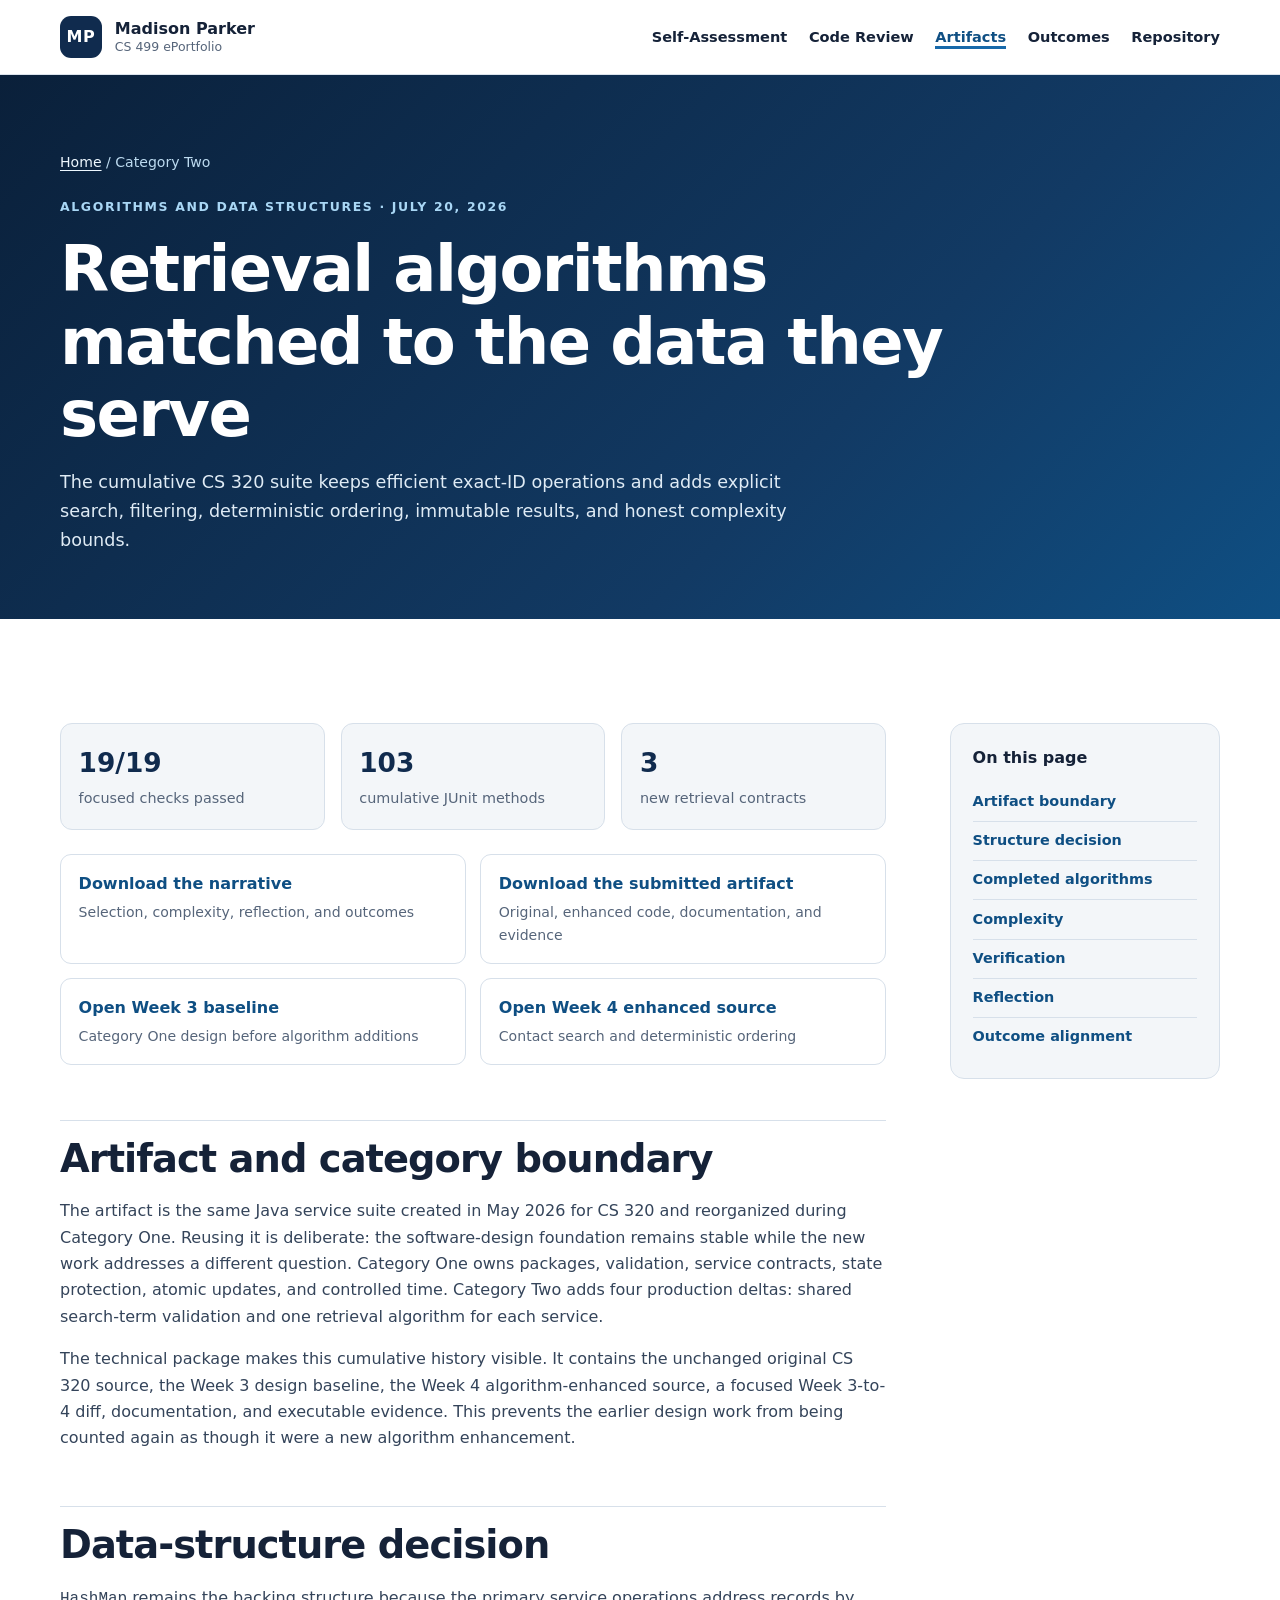
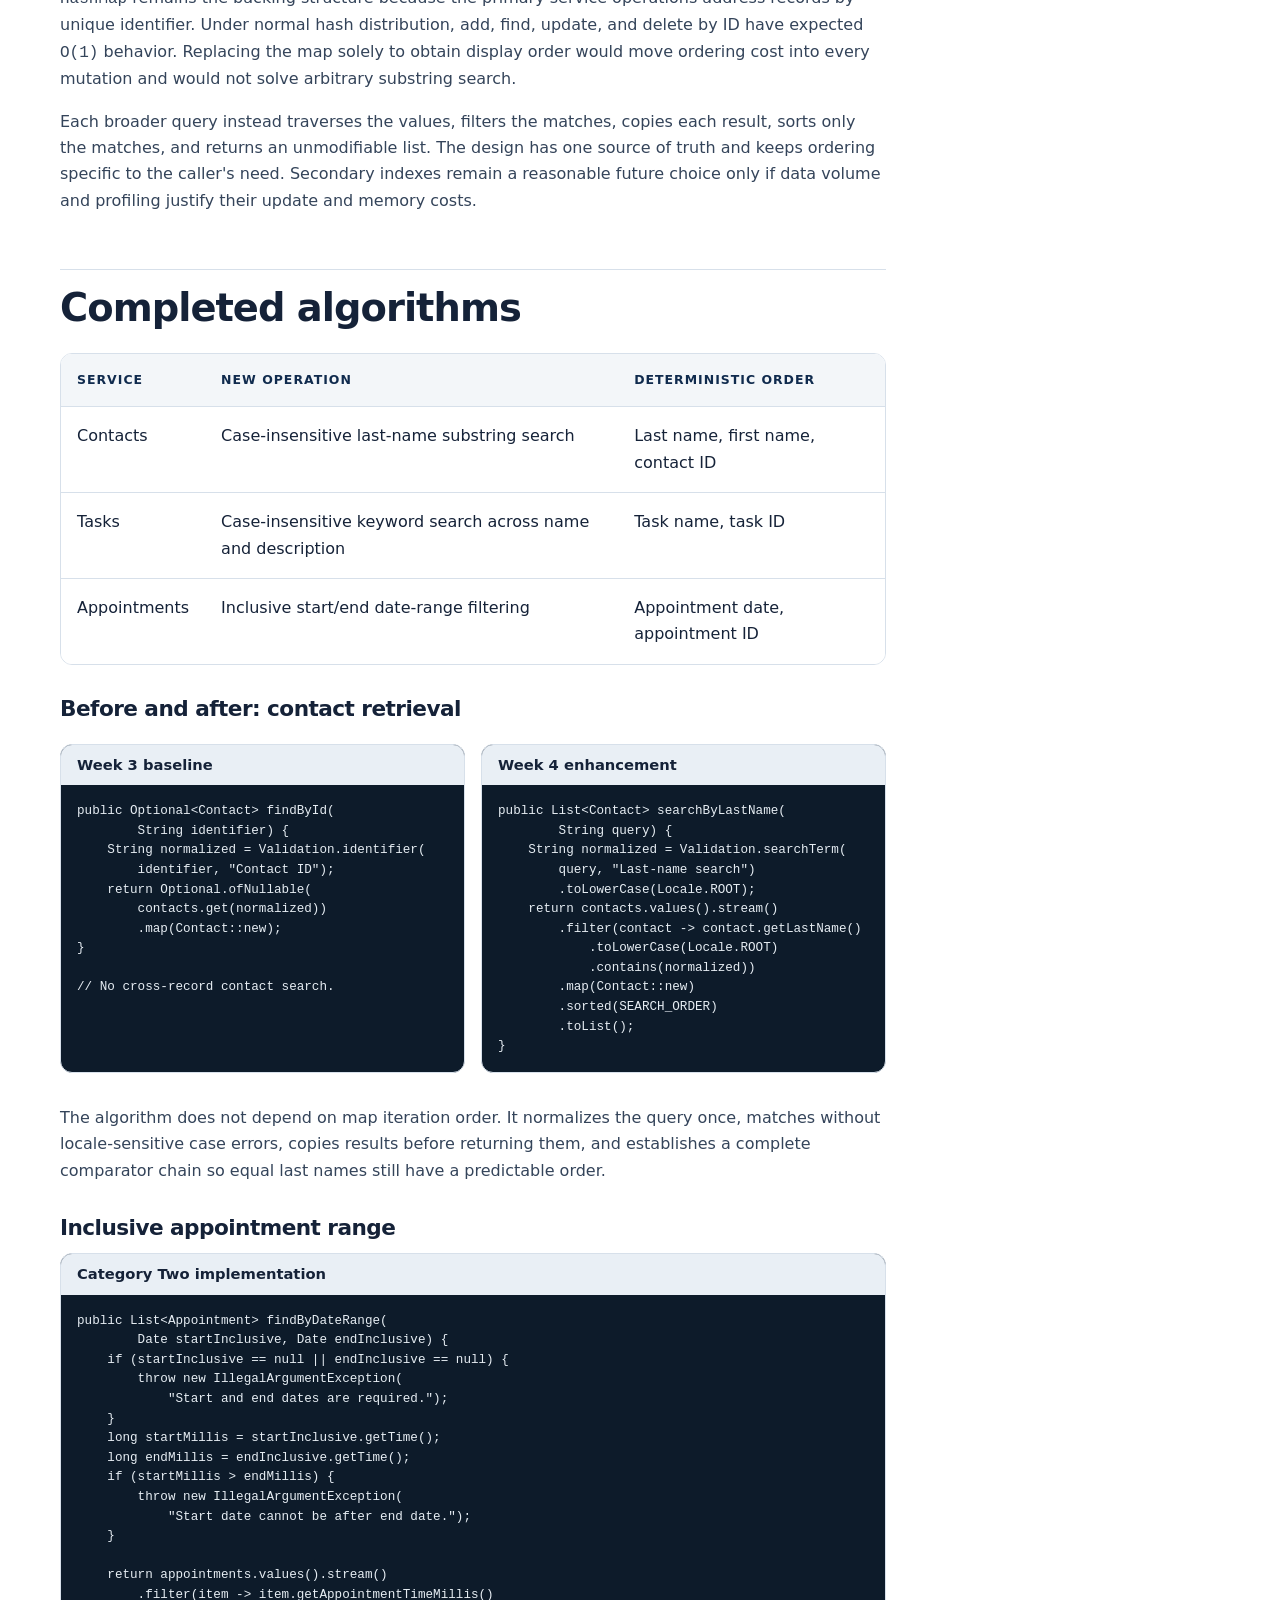
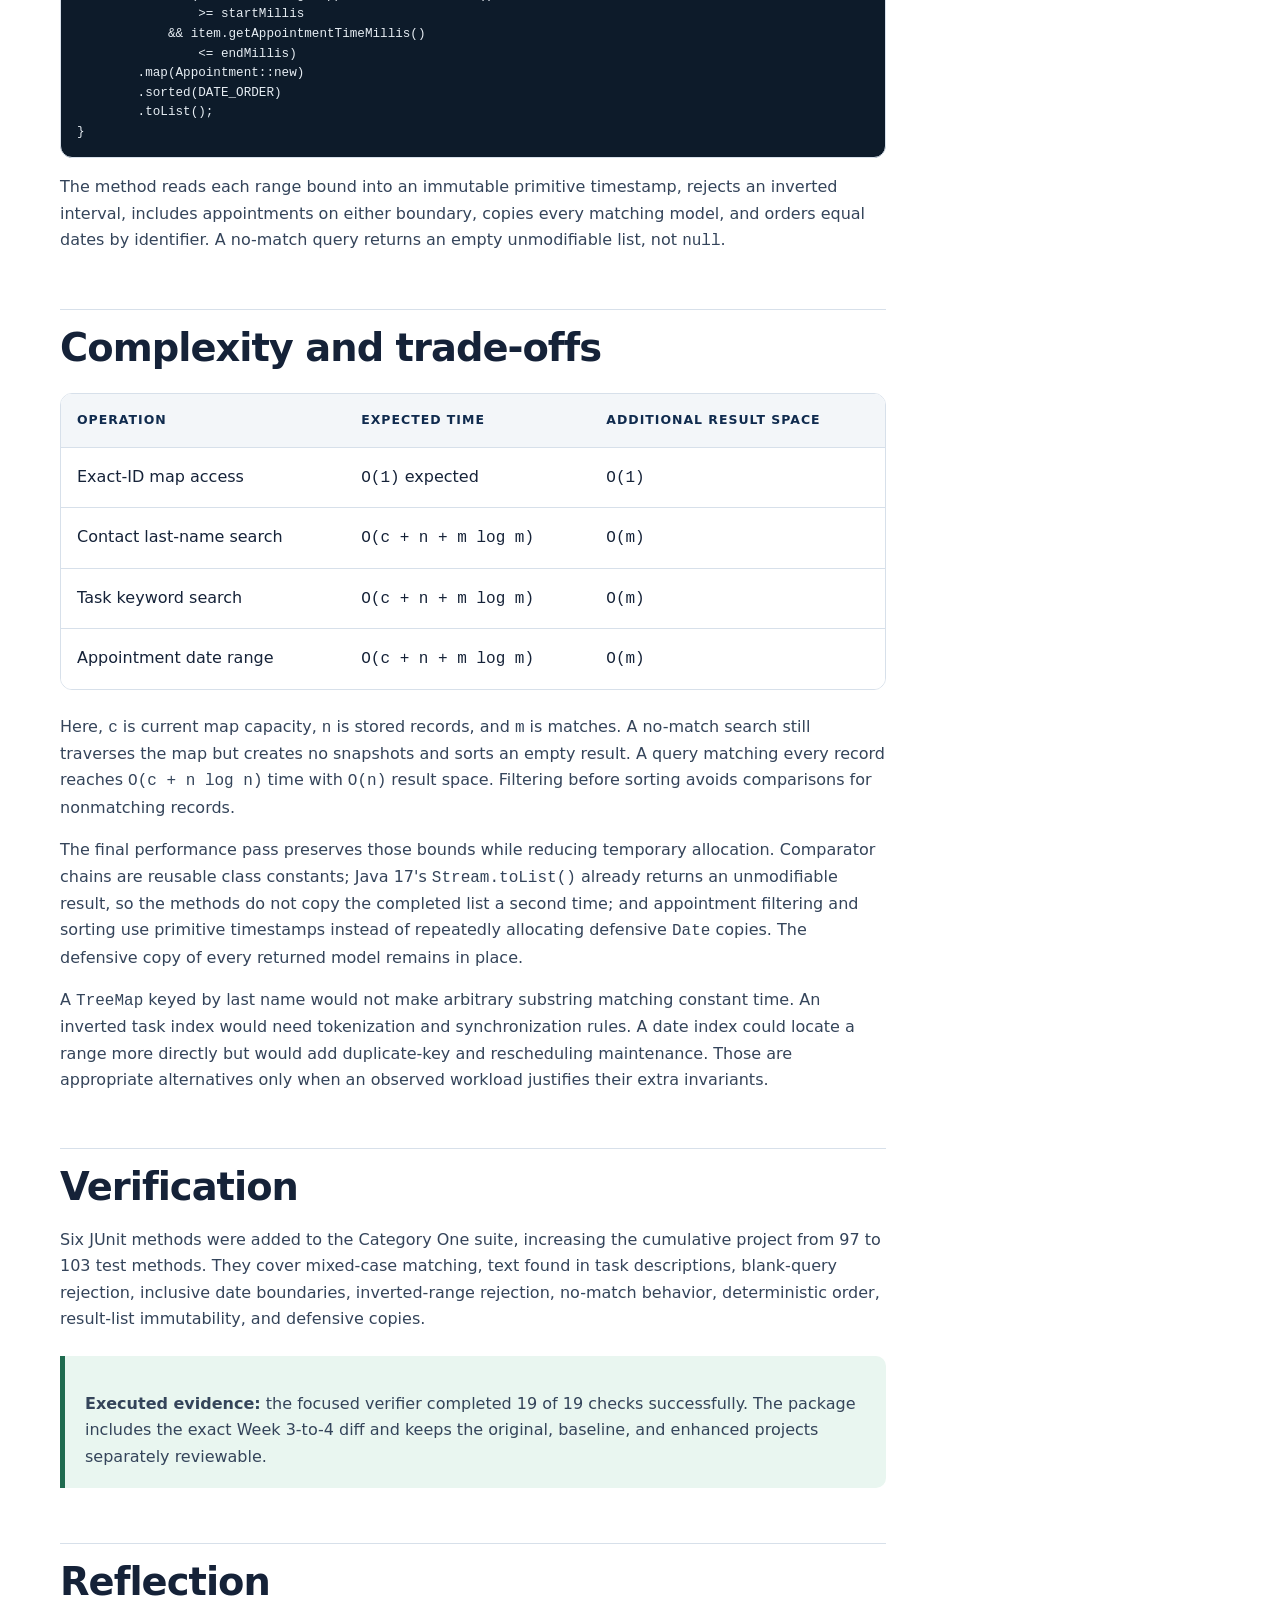
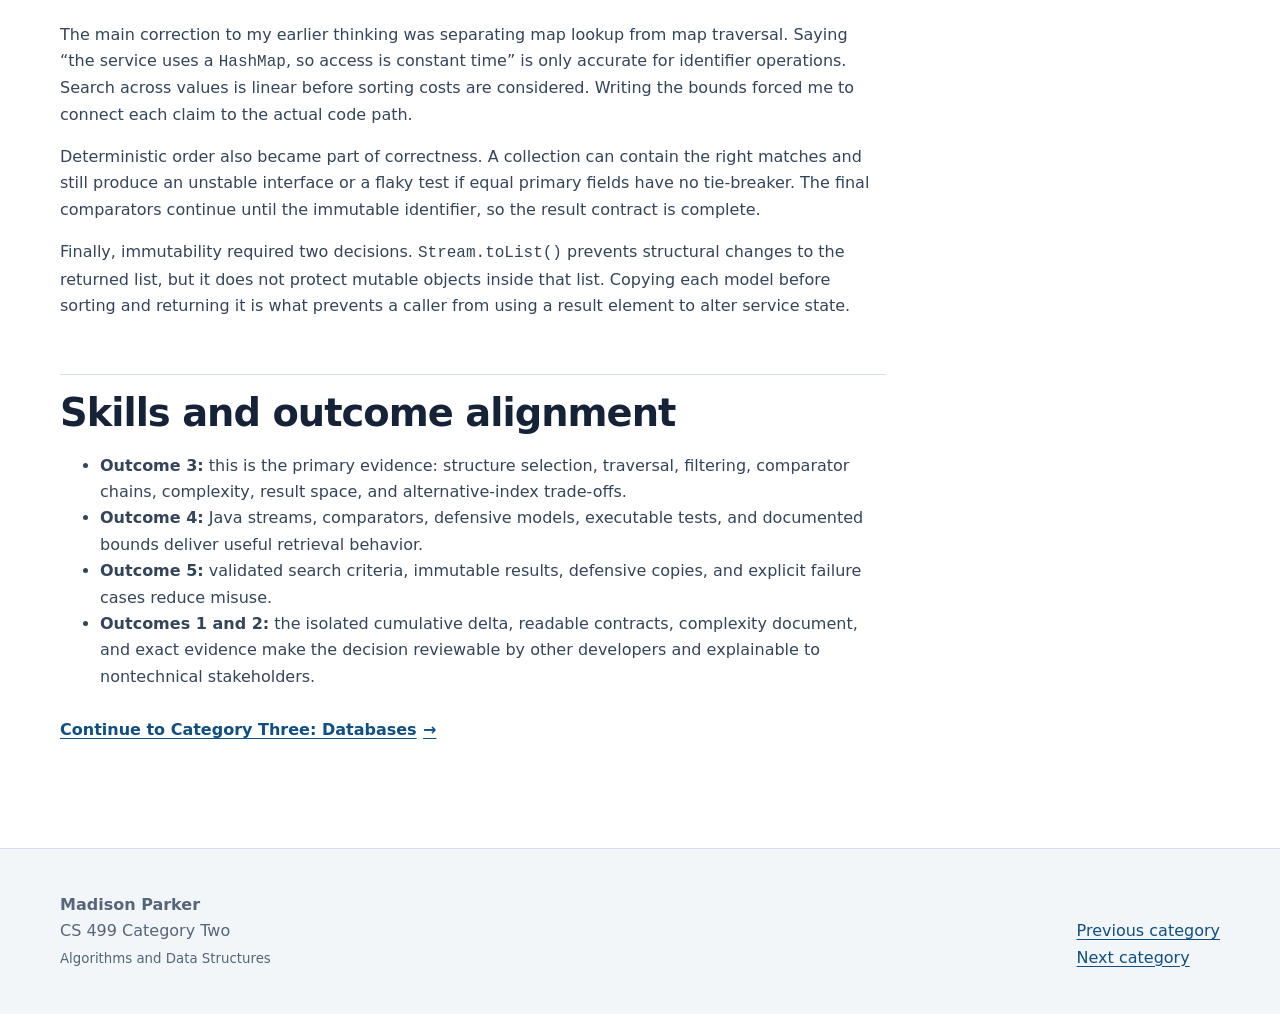
==== algorithms.html @ c6e39b35 "Publish final CS 499 ePortfolio Add the professional self-assessment and code-review materials, poli" ====
<!doctype html>
<html lang="en">
<head>
  <meta charset="utf-8">
  <meta name="viewport" content="width=device-width, initial-scale=1">
  <meta name="description" content="Madison Parker's CS 499 algorithms and data structures enhancement of the CS 320 Contact, Task, and Appointment Service Suite.">
  <title>Algorithms and Data Structures | Madison Parker CS 499 ePortfolio</title>
  <link rel="stylesheet" href="assets/styles.css">
</head>
<body>
  <a class="skip-link" href="#main">Skip to main content</a>
  <header class="site-header"><div class="shell header-inner"><a class="brand" href="index.html" aria-label="Madison Parker CS 499 ePortfolio home"><span class="brand-mark" aria-hidden="true">MP</span><span><strong>Madison Parker</strong><small>CS 499 ePortfolio</small></span></a><nav aria-label="Primary navigation"><a href="self-assessment.html">Self-Assessment</a><a href="code-review.html">Code Review</a><a aria-current="page" href="index.html#artifacts">Artifacts</a><a href="outcomes.html">Outcomes</a><a href="https://github.com/Cuthluwu/CS499-ePortfolio">Repository</a></nav></div></header>
  <main id="main">
    <section class="page-hero"><div class="shell"><p class="breadcrumbs"><a href="index.html">Home</a> / Category Two</p><p class="eyebrow">Algorithms and Data Structures · July 20, 2026</p><h1>Retrieval algorithms matched to the data they serve</h1><p>The cumulative CS 320 suite keeps efficient exact-ID operations and adds explicit search, filtering, deterministic ordering, immutable results, and honest complexity bounds.</p></div></section>
    <section class="section">
      <div class="shell content-layout">
        <article class="content-main">
          <div class="metric-grid" aria-label="Algorithms verification summary"><div class="metric"><strong>19/19</strong><span>focused checks passed</span></div><div class="metric"><strong>103</strong><span>cumulative JUnit methods</span></div><div class="metric"><strong>3</strong><span>new retrieval contracts</span></div></div>
          <div class="artifact-links">
            <a class="artifact-link" href="Week-4_Algorithms-and-Data-Structures/Madison_Parker_CS499_Milestone3_Algorithms_Narrative.docx"><strong>Download the narrative</strong><span>Selection, complexity, reflection, and outcomes</span></a>
            <a class="artifact-link" href="Week-4_Algorithms-and-Data-Structures/Madison_Parker_CS499_Milestone3_Algorithms_Artifact.zip"><strong>Download the submitted artifact</strong><span>Original, enhanced code, documentation, and evidence</span></a>
            <a class="artifact-link" href="Week-4_Algorithms-and-Data-Structures/Artifact_Contents/02_WEEK3_DESIGN_BASELINE/src/main/java/edu/snhu/cs499/service/ContactService.java"><strong>Open Week 3 baseline</strong><span>Category One design before algorithm additions</span></a>
            <a class="artifact-link" href="Week-4_Algorithms-and-Data-Structures/Artifact_Contents/03_WEEK4_ALGORITHMS_ENHANCED/src/main/java/edu/snhu/cs499/service/ContactService.java"><strong>Open Week 4 enhanced source</strong><span>Contact search and deterministic ordering</span></a>
          </div>

          <h2 id="artifact">Artifact and category boundary</h2>
          <p>The artifact is the same Java service suite created in May 2026 for CS 320 and reorganized during Category One. Reusing it is deliberate: the software-design foundation remains stable while the new work addresses a different question. Category One owns packages, validation, service contracts, state protection, atomic updates, and controlled time. Category Two adds four production deltas: shared search-term validation and one retrieval algorithm for each service.</p>
          <p>The technical package makes this cumulative history visible. It contains the unchanged original CS 320 source, the Week 3 design baseline, the Week 4 algorithm-enhanced source, a focused Week 3-to-4 diff, documentation, and executable evidence. This prevents the earlier design work from being counted again as though it were a new algorithm enhancement.</p>

          <h2 id="decision">Data-structure decision</h2>
          <p><code>HashMap</code> remains the backing structure because the primary service operations address records by unique identifier. Under normal hash distribution, add, find, update, and delete by ID have expected <code>O(1)</code> behavior. Replacing the map solely to obtain display order would move ordering cost into every mutation and would not solve arbitrary substring search.</p>
          <p>Each broader query instead traverses the values, filters the matches, copies each result, sorts only the matches, and returns an unmodifiable list. The design has one source of truth and keeps ordering specific to the caller's need. Secondary indexes remain a reasonable future choice only if data volume and profiling justify their update and memory costs.</p>

          <h2 id="algorithms">Completed algorithms</h2>
          <div class="chapter-table"><table><thead><tr><th>Service</th><th>New operation</th><th>Deterministic order</th></tr></thead><tbody>
            <tr><td>Contacts</td><td>Case-insensitive last-name substring search</td><td>Last name, first name, contact ID</td></tr>
            <tr><td>Tasks</td><td>Case-insensitive keyword search across name and description</td><td>Task name, task ID</td></tr>
            <tr><td>Appointments</td><td>Inclusive start/end date-range filtering</td><td>Appointment date, appointment ID</td></tr>
          </tbody></table></div>

          <h3>Before and after: contact retrieval</h3>
          <div class="comparison">
            <section class="code-panel"><h3>Week 3 baseline</h3><pre><code>public Optional&lt;Contact&gt; findById(
        String identifier) {
    String normalized = Validation.identifier(
        identifier, "Contact ID");
    return Optional.ofNullable(
        contacts.get(normalized))
        .map(Contact::new);
}

// No cross-record contact search.</code></pre></section>
            <section class="code-panel"><h3>Week 4 enhancement</h3><pre><code>public List&lt;Contact&gt; searchByLastName(
        String query) {
    String normalized = Validation.searchTerm(
        query, "Last-name search")
        .toLowerCase(Locale.ROOT);
    return contacts.values().stream()
        .filter(contact -&gt; contact.getLastName()
            .toLowerCase(Locale.ROOT)
            .contains(normalized))
        .map(Contact::new)
        .sorted(SEARCH_ORDER)
        .toList();
}</code></pre></section>
          </div>
          <p>The algorithm does not depend on map iteration order. It normalizes the query once, matches without locale-sensitive case errors, copies results before returning them, and establishes a complete comparator chain so equal last names still have a predictable order.</p>

          <h3>Inclusive appointment range</h3>
          <div class="code-panel"><h3>Category Two implementation</h3><pre><code>public List&lt;Appointment&gt; findByDateRange(
        Date startInclusive, Date endInclusive) {
    if (startInclusive == null || endInclusive == null) {
        throw new IllegalArgumentException(
            "Start and end dates are required.");
    }
    long startMillis = startInclusive.getTime();
    long endMillis = endInclusive.getTime();
    if (startMillis &gt; endMillis) {
        throw new IllegalArgumentException(
            "Start date cannot be after end date.");
    }

    return appointments.values().stream()
        .filter(item -&gt; item.getAppointmentTimeMillis()
                &gt;= startMillis
            &amp;&amp; item.getAppointmentTimeMillis()
                &lt;= endMillis)
        .map(Appointment::new)
        .sorted(DATE_ORDER)
        .toList();
}</code></pre></div>
          <p>The method reads each range bound into an immutable primitive timestamp, rejects an inverted interval, includes appointments on either boundary, copies every matching model, and orders equal dates by identifier. A no-match query returns an empty unmodifiable list, not <code>null</code>.</p>

          <h2 id="complexity">Complexity and trade-offs</h2>
          <div class="chapter-table"><table><thead><tr><th>Operation</th><th>Expected time</th><th>Additional result space</th></tr></thead><tbody>
            <tr><td>Exact-ID map access</td><td><code>O(1)</code> expected</td><td><code>O(1)</code></td></tr>
            <tr><td>Contact last-name search</td><td><code>O(c + n + m log m)</code></td><td><code>O(m)</code></td></tr>
            <tr><td>Task keyword search</td><td><code>O(c + n + m log m)</code></td><td><code>O(m)</code></td></tr>
            <tr><td>Appointment date range</td><td><code>O(c + n + m log m)</code></td><td><code>O(m)</code></td></tr>
          </tbody></table></div>
          <p>Here, <code>c</code> is current map capacity, <code>n</code> is stored records, and <code>m</code> is matches. A no-match search still traverses the map but creates no snapshots and sorts an empty result. A query matching every record reaches <code>O(c + n log n)</code> time with <code>O(n)</code> result space. Filtering before sorting avoids comparisons for nonmatching records.</p>
          <p>The final performance pass preserves those bounds while reducing temporary allocation. Comparator chains are reusable class constants; Java 17's <code>Stream.toList()</code> already returns an unmodifiable result, so the methods do not copy the completed list a second time; and appointment filtering and sorting use primitive timestamps instead of repeatedly allocating defensive <code>Date</code> copies. The defensive copy of every returned model remains in place.</p>
          <p>A <code>TreeMap</code> keyed by last name would not make arbitrary substring matching constant time. An inverted task index would need tokenization and synchronization rules. A date index could locate a range more directly but would add duplicate-key and rescheduling maintenance. Those are appropriate alternatives only when an observed workload justifies their extra invariants.</p>

          <h2 id="verification">Verification</h2>
          <p>Six JUnit methods were added to the Category One suite, increasing the cumulative project from 97 to 103 test methods. They cover mixed-case matching, text found in task descriptions, blank-query rejection, inclusive date boundaries, inverted-range rejection, no-match behavior, deterministic order, result-list immutability, and defensive copies.</p>
          <div class="status-note success"><p><strong>Executed evidence:</strong> the focused verifier completed 19 of 19 checks successfully. The package includes the exact Week 3-to-4 diff and keeps the original, baseline, and enhanced projects separately reviewable.</p></div>

          <h2 id="reflection">Reflection</h2>
          <p>The main correction to my earlier thinking was separating map lookup from map traversal. Saying “the service uses a <code>HashMap</code>, so access is constant time” is only accurate for identifier operations. Search across values is linear before sorting costs are considered. Writing the bounds forced me to connect each claim to the actual code path.</p>
          <p>Deterministic order also became part of correctness. A collection can contain the right matches and still produce an unstable interface or a flaky test if equal primary fields have no tie-breaker. The final comparators continue until the immutable identifier, so the result contract is complete.</p>
          <p>Finally, immutability required two decisions. <code>Stream.toList()</code> prevents structural changes to the returned list, but it does not protect mutable objects inside that list. Copying each model before sorting and returning it is what prevents a caller from using a result element to alter service state.</p>

          <h2 id="outcomes">Skills and outcome alignment</h2>
          <ul>
            <li><strong>Outcome 3:</strong> this is the primary evidence: structure selection, traversal, filtering, comparator chains, complexity, result space, and alternative-index trade-offs.</li>
            <li><strong>Outcome 4:</strong> Java streams, comparators, defensive models, executable tests, and documented bounds deliver useful retrieval behavior.</li>
            <li><strong>Outcome 5:</strong> validated search criteria, immutable results, defensive copies, and explicit failure cases reduce misuse.</li>
            <li><strong>Outcomes 1 and 2:</strong> the isolated cumulative delta, readable contracts, complexity document, and exact evidence make the decision reviewable by other developers and explainable to nontechnical stakeholders.</li>
          </ul>
          <a class="text-link" href="databases.html">Continue to Category Three: Databases <span aria-hidden="true">→</span></a>
        </article>
        <aside class="side-nav" aria-label="On this page"><strong>On this page</strong><a href="#artifact">Artifact boundary</a><a href="#decision">Structure decision</a><a href="#algorithms">Completed algorithms</a><a href="#complexity">Complexity</a><a href="#verification">Verification</a><a href="#reflection">Reflection</a><a href="#outcomes">Outcome alignment</a></aside>
      </div>
    </section>
  </main>
  <footer><div class="shell footer-inner"><p><strong>Madison Parker</strong><br>CS 499 Category Two<br><small>Algorithms and Data Structures</small></p><p><a href="software-design.html">Previous category</a><br><a href="databases.html">Next category</a></p></div></footer>
</body>
</html>
---- assets/styles.css ----
:root {
  --ink: #152238;
  --muted: #56657a;
  --navy: #102b4e;
  --blue: #1769aa;
  --blue-dark: #0f4f83;
  --line: #d7e0ea;
  --soft: #f3f6f9;
  --white: #ffffff;
  --shadow: 0 18px 42px rgba(16, 43, 78, 0.10);
  --radius: 18px;
  --success: #1f6b4f;
  --success-soft: #e9f6f0;
  --warning: #8a4b08;
  --warning-soft: #fff4df;
}

* { box-sizing: border-box; }

html { scroll-behavior: smooth; scroll-padding-top: 96px; }

body {
  margin: 0;
  color: var(--ink);
  background: var(--white);
  font-family: Inter, ui-sans-serif, system-ui, -apple-system, BlinkMacSystemFont, "Segoe UI", sans-serif;
  font-size: 16px;
  line-height: 1.65;
}

a { color: var(--blue-dark); text-underline-offset: 0.18em; }
a:hover { color: var(--blue); }
a:focus-visible, button:focus-visible {
  outline: 3px solid #005fcc;
  outline-offset: 3px;
  border-radius: 4px;
  box-shadow: 0 0 0 6px var(--white);
}

.skip-link {
  position: fixed;
  z-index: 100;
  top: 0.75rem;
  left: 0.75rem;
  padding: 0.65rem 0.9rem;
  color: var(--white);
  background: var(--navy);
  transform: translateY(-150%);
}
.skip-link:focus { transform: translateY(0); }

.shell { width: min(1160px, calc(100% - 2.5rem)); margin-inline: auto; }

.site-header {
  position: sticky;
  top: 0;
  z-index: 20;
  border-bottom: 1px solid rgba(215, 224, 234, 0.9);
  background: rgba(255, 255, 255, 0.95);
  backdrop-filter: blur(12px);
}

.header-inner { min-height: 74px; display: flex; align-items: center; justify-content: space-between; gap: 2rem; }
.brand { display: inline-flex; align-items: center; gap: 0.8rem; color: var(--ink); text-decoration: none; }
.brand-mark { display: grid; place-items: center; width: 42px; height: 42px; border-radius: 11px; color: var(--white); background: var(--navy); font-weight: 800; letter-spacing: 0.04em; }
.brand strong, .brand small { display: block; line-height: 1.25; }
.brand small { color: var(--muted); font-size: 0.78rem; }
nav { display: flex; align-items: center; gap: 1.35rem; }
nav a { color: var(--ink); font-weight: 650; font-size: 0.91rem; text-decoration: none; }
nav a[aria-current="page"] { color: var(--blue-dark); box-shadow: inset 0 -3px 0 var(--blue); }

.hero {
  padding: 7.5rem 0 6.5rem;
  color: var(--white);
  background:
    radial-gradient(circle at 82% 18%, rgba(70, 155, 215, 0.34), transparent 27rem),
    linear-gradient(135deg, #0a203a 0%, #123a64 58%, #0f4f83 100%);
}
.hero-grid { display: grid; grid-template-columns: minmax(0, 1.55fr) minmax(290px, 0.65fr); align-items: center; gap: 5rem; }
.eyebrow { margin: 0 0 1rem; color: var(--blue); font-size: 0.78rem; font-weight: 800; letter-spacing: 0.13em; text-transform: uppercase; }
.hero .eyebrow { color: #a9d7f5; }
h1, h2, h3 { margin-top: 0; line-height: 1.13; letter-spacing: -0.025em; }
h1 { max-width: 820px; margin-bottom: 1.5rem; font-size: clamp(2.7rem, 6vw, 5rem); }
h2 { margin-bottom: 1.15rem; font-size: clamp(2rem, 4vw, 3.15rem); }
h3 { margin-bottom: 0.8rem; font-size: 1.35rem; }
.hero-copy { max-width: 760px; margin: 0; color: #dfebf5; font-size: 1.14rem; }
.actions { display: flex; flex-wrap: wrap; gap: 0.9rem; margin-top: 2.25rem; }
.button { display: inline-flex; align-items: center; justify-content: center; min-height: 48px; padding: 0.65rem 1.1rem; border: 1px solid transparent; border-radius: 10px; font-weight: 750; text-decoration: none; }
.button.primary { color: var(--navy); background: var(--white); }
.button.secondary { color: var(--white); border-color: rgba(255,255,255,0.45); background: rgba(255,255,255,0.08); }
.button:hover { transform: translateY(-1px); }

.summary-panel { padding: 1.6rem; border: 1px solid rgba(255,255,255,0.24); border-radius: var(--radius); background: rgba(255,255,255,0.09); box-shadow: var(--shadow); }
.panel-label { margin: 0 0 1rem; color: #cbe8fb; font-size: 0.76rem; font-weight: 800; letter-spacing: 0.12em; text-transform: uppercase; }
.summary-panel dl { display: grid; grid-template-columns: 1fr 1fr; margin: 0; }
.summary-panel dl div { padding: 1rem 0.75rem; border-top: 1px solid rgba(255,255,255,0.16); }
.summary-panel dt { font-size: 2rem; font-weight: 850; line-height: 1; }
.summary-panel dd { margin: 0.4rem 0 0; color: #dce9f4; font-size: 0.84rem; line-height: 1.35; }

.section { padding: 6.5rem 0; }
.section-tint { background: var(--soft); }
.section-intro { max-width: 820px; margin: -0.25rem 0 2rem; color: var(--muted); font-size: 1.04rem; }
.split { display: grid; grid-template-columns: minmax(260px, 0.8fr) minmax(0, 1.2fr); gap: 6rem; }
.prose { max-width: 740px; color: var(--muted); font-size: 1.05rem; }
.prose p:first-child { margin-top: 0; }
.text-link { display: inline-flex; align-items: center; gap: 0.4rem; margin-top: 0.7rem; font-weight: 750; }

.assessment-first { border-bottom: 1px solid var(--line); }
.feature-layout { display: grid; grid-template-columns: minmax(0, 1.25fr) minmax(300px, 0.75fr); gap: 5rem; align-items: start; }
.lede { max-width: 820px; color: var(--ink); font-size: 1.25rem; line-height: 1.65; }
.dark-actions { margin-top: 1.8rem; }
.button.dark { color: var(--white); background: var(--navy); }
.button.outline { color: var(--navy); border-color: #9db6ca; background: var(--white); }
.principles { padding: 1.75rem; border: 1px solid var(--line); border-radius: var(--radius); background: var(--soft); }
.principles h3 { margin-bottom: 1.2rem; }
.principles dl { margin: 0; }
.principles dl div { padding: 1rem 0; border-top: 1px solid var(--line); }
.principles dt { font-weight: 800; }
.principles dd { margin: 0.25rem 0 0; color: var(--muted); }

.review-path-section { border-bottom: 1px solid var(--line); background: #f8fafc; }
.review-path { display: grid; grid-template-columns: repeat(4, minmax(0, 1fr)); gap: 1rem; margin: 2.5rem 0 0; padding: 0; list-style: none; counter-reset: none; }
.review-path li { min-width: 0; }
.review-path a { display: flex; height: 100%; flex-direction: column; padding: 1.4rem; border: 1px solid var(--line); border-radius: 14px; color: var(--ink); background: var(--white); text-decoration: none; box-shadow: 0 8px 22px rgba(16,43,78,0.045); }
.review-path a:hover { border-color: #9abbd3; transform: translateY(-2px); }
.review-path span { margin-bottom: 1rem; color: var(--blue); font-size: 0.78rem; font-weight: 850; letter-spacing: 0.1em; }
.review-path strong { margin-bottom: 0.45rem; font-size: 1.05rem; }
.review-path small { color: var(--muted); font-size: 0.88rem; line-height: 1.55; }

.timeline-section { border-top: 1px solid var(--line); }
.timeline-list { position: relative; display: grid; grid-template-columns: repeat(5, minmax(0, 1fr)); gap: 0; margin: 2.75rem 0 0; padding: 0; list-style: none; }
.timeline-list::before { content: ""; position: absolute; top: 2.1rem; left: 8%; right: 8%; height: 2px; background: linear-gradient(90deg, #bfd5e8, var(--blue), #bfd5e8); }
.timeline-list li { position: relative; min-width: 0; padding: 0 0.8rem; text-align: center; }
.timeline-list li::before { content: ""; position: relative; z-index: 1; display: block; width: 13px; height: 13px; margin: 1.75rem auto 1.15rem; border: 4px solid var(--white); border-radius: 999px; background: var(--blue); box-shadow: 0 0 0 2px #bfd5e8; }
.timeline-list time { color: var(--blue-dark); font-size: 0.78rem; font-weight: 850; letter-spacing: 0.08em; text-transform: uppercase; }
.timeline-list strong, .timeline-list span { display: block; }
.timeline-list strong { margin-bottom: 0.35rem; font-size: 1.06rem; }
.timeline-list span { color: var(--muted); font-size: 0.9rem; line-height: 1.5; }
.timeline-note { max-width: 850px; margin: 2.25rem auto 0; padding: 1rem 1.15rem; border-left: 4px solid var(--blue); color: var(--muted); background: var(--soft); }

.card-grid { display: grid; grid-template-columns: repeat(2, minmax(0, 1fr)); gap: 1.25rem; margin-top: 2.5rem; }
.card-grid.three { grid-template-columns: repeat(3, minmax(0, 1fr)); }
.card { padding: 2rem; border: 1px solid var(--line); border-radius: var(--radius); background: var(--white); box-shadow: 0 8px 26px rgba(16,43,78,0.055); }
.planning-card { border-color: #bfd5e8; background: linear-gradient(150deg, #ffffff 30%, #f4f9fd 100%); }
.card-number { margin: 0 0 0.8rem; color: var(--blue-dark); font-size: 0.76rem; font-weight: 850; letter-spacing: 0.1em; text-transform: uppercase; }
.card p:not(.card-number), .card li { color: var(--muted); }
.card ul { margin: 1.25rem 0 1.5rem; padding-left: 1.25rem; }
.card li + li { margin-top: 0.4rem; }
.card code { padding: 0.08rem 0.28rem; border-radius: 4px; color: #153a60; background: #e9f1f7; }
.card-links { display: flex; flex-wrap: wrap; gap: 0.75rem 1.1rem; padding-top: 1rem; border-top: 1px solid var(--line); }
.card-links a { font-weight: 750; }
.category-card { display: flex; flex-direction: column; }
.category-card ul { flex: 1; }
.card-action { display: inline-flex; justify-content: space-between; gap: 1rem; padding-top: 1rem; border-top: 1px solid var(--line); font-weight: 800; text-decoration: none; }

.section-heading { display: flex; align-items: end; justify-content: space-between; gap: 2rem; }
.outcome-list { margin: 2.5rem 0 0; padding: 0; list-style: none; border-top: 1px solid var(--line); }
.outcome-list li { display: grid; grid-template-columns: 74px minmax(0, 1fr); gap: 1.25rem; padding: 1.55rem 0; border-bottom: 1px solid var(--line); }
.outcome-list > li > span { color: var(--blue); font-size: 1.15rem; font-weight: 850; }
.outcome-list h3 { margin-bottom: 0.35rem; }
.outcome-list p { max-width: 900px; margin: 0; color: var(--muted); }
.outcome-list.compact { display: grid; grid-template-columns: repeat(2, minmax(0, 1fr)); gap: 0 2rem; }
.outcome-list.compact li:last-child { grid-column: 1 / -1; }
.outcomes-preview { border-top: 1px solid var(--line); }

.page-hero { padding: 4.75rem 0 4rem; color: var(--white); background: linear-gradient(135deg, #0a203a, #123a64 65%, #0f4f83); }
.page-hero .eyebrow { color: #a9d7f5; }
.page-hero h1 { max-width: 980px; margin-bottom: 1rem; font-size: clamp(2.5rem, 5vw, 4.35rem); }
.page-hero p:last-child { max-width: 790px; margin-bottom: 0; color: #dfebf5; font-size: 1.1rem; }
.breadcrumbs { margin: 0 0 1.4rem; color: #bddbf0; font-size: 0.88rem; }
.breadcrumbs a { color: #eef8ff; }

.content-layout { display: grid; grid-template-columns: minmax(0, 1fr) 270px; gap: 4rem; align-items: start; }
.content-main { min-width: 0; }
.content-main > :first-child { margin-top: 0; }
.content-main h2 { margin-top: 3.4rem; padding-top: 1rem; border-top: 1px solid var(--line); font-size: clamp(1.8rem, 3vw, 2.45rem); }
.content-main h3 { margin-top: 2rem; }
.content-main p, .content-main li { color: #34445a; }
.content-main p, .longform p { max-width: 850px; }
.side-nav { position: sticky; top: 98px; padding: 1.35rem; border: 1px solid var(--line); border-radius: 14px; background: var(--soft); }
.side-nav strong { display: block; margin-bottom: 0.7rem; }
.side-nav a { display: block; padding: 0.45rem 0; border-top: 1px solid var(--line); font-size: 0.9rem; font-weight: 700; text-decoration: none; }
.side-nav a:first-of-type { border-top: 0; }

.status-note { margin: 1.5rem 0; padding: 1.15rem 1.25rem; border-left: 5px solid var(--blue); border-radius: 0 10px 10px 0; background: #eef6fb; }
.status-note.warning { border-color: #d97706; color: #633305; background: var(--warning-soft); }
.status-note.success { border-color: var(--success); color: #154c39; background: var(--success-soft); }
.status-note p:last-child { margin-bottom: 0; }
.tag-row { display: flex; flex-wrap: wrap; gap: 0.55rem; margin: 1.1rem 0; }
.tag { display: inline-flex; padding: 0.35rem 0.65rem; border: 1px solid #b9ccdb; border-radius: 999px; color: var(--blue-dark); background: #f7fbfe; font-size: 0.8rem; font-weight: 800; }

.artifact-links { display: grid; grid-template-columns: repeat(2, minmax(0, 1fr)); gap: 0.9rem; margin: 1.5rem 0 2rem; }
.artifact-link { display: block; padding: 1rem 1.1rem; border: 1px solid var(--line); border-radius: 11px; text-decoration: none; }
.artifact-link strong, .artifact-link span { display: block; }
.artifact-link span { margin-top: 0.2rem; color: var(--muted); font-size: 0.88rem; }
.artifact-link:hover { border-color: #9abbd3; background: #f6fbff; }

.comparison { display: grid; grid-template-columns: repeat(2, minmax(0, 1fr)); gap: 1rem; margin: 1.4rem 0 2rem; }
.code-panel { min-width: 0; border: 1px solid var(--line); border-radius: 12px; overflow: hidden; background: #0d1b2a; }
.code-panel h3 { margin: 0; padding: 0.75rem 1rem; color: var(--ink); background: #e9eff5; font-family: inherit; font-size: 0.92rem; letter-spacing: 0; }
.code-panel pre { margin: 0; padding: 1rem; overflow-x: auto; color: #e6edf3; font-size: 0.79rem; line-height: 1.55; }
.code-panel code { font-family: "SFMono-Regular", Consolas, "Liberation Mono", monospace; }

.metric-grid { display: grid; grid-template-columns: repeat(3, minmax(0, 1fr)); gap: 1rem; margin: 1.4rem 0; }
.metric { padding: 1.1rem; border: 1px solid var(--line); border-radius: 12px; background: var(--soft); }
.metric strong { display: block; color: var(--navy); font-size: 1.65rem; }
.metric span { color: var(--muted); font-size: 0.9rem; }

.chapter-table { overflow-x: auto; margin: 1.5rem 0; border: 1px solid var(--line); border-radius: 12px; }
.chapter-table table { color: var(--ink); background: var(--white); }
.chapter-table th { color: var(--navy); background: var(--soft); }
.chapter-table th, .chapter-table td { border-color: var(--line); }
.check-list { padding-left: 0; list-style: none; }
.check-list li { position: relative; padding: 0.55rem 0 0.55rem 1.75rem; border-bottom: 1px solid var(--line); }
.check-list li::before { content: "✓"; position: absolute; left: 0; color: var(--success); font-weight: 900; }
.check-list li.pending::before { content: "!"; color: #d97706; }

.longform { max-width: 920px; margin-inline: auto; }
.longform > p:first-of-type { color: var(--muted); }
.longform h1 { max-width: none; margin: 3.5rem 0 1rem; font-size: clamp(2rem, 3.5vw, 2.8rem); }
.longform h2 { margin: 2.6rem 0 0.8rem; padding-top: 1rem; border-top: 1px solid var(--line); font-size: 1.65rem; }
.longform p, .longform li { color: #34445a; }
.longform strong { color: var(--ink); }
.longform-nav { display: flex; flex-wrap: wrap; gap: 0.75rem; margin: 0 0 2rem; padding: 1rem; border: 1px solid var(--line); border-radius: 12px; background: var(--soft); }
.longform-nav a { font-weight: 750; }

.evidence { color: var(--white); background: var(--navy); }
.evidence .eyebrow { color: #9fd4f5; }
.evidence-grid { display: grid; grid-template-columns: minmax(280px, 0.75fr) minmax(0, 1.25fr); gap: 4rem; align-items: start; }
.evidence-grid > div:first-child p:last-child { color: #d3e1ed; }
.evidence-table-wrap { overflow-x: auto; border: 1px solid rgba(255,255,255,0.2); border-radius: 14px; }
table { width: 100%; border-collapse: collapse; background: rgba(255,255,255,0.055); }
th, td { padding: 1rem; border-bottom: 1px solid rgba(255,255,255,0.16); text-align: left; vertical-align: top; }
th { color: #c8e6f8; font-size: 0.78rem; letter-spacing: 0.08em; text-transform: uppercase; }
tbody tr:last-child td { border-bottom: 0; }

footer { padding: 2.7rem 0; border-top: 1px solid var(--line); background: var(--soft); }
.footer-inner { display: flex; justify-content: space-between; align-items: end; gap: 2rem; }
.footer-inner p { margin: 0; color: var(--muted); }

@media (max-width: 850px) {
  html { scroll-padding-top: 136px; }
  .header-inner { padding: 0.65rem 0; flex-wrap: wrap; gap: 0.65rem; }
  nav { width: 100%; gap: 1rem; padding-bottom: 0.2rem; overflow-x: auto; white-space: nowrap; }
  .hero { padding: 5.5rem 0 4.5rem; }
  .hero-grid, .split, .evidence-grid, .feature-layout, .content-layout { grid-template-columns: 1fr; gap: 2.5rem; }
  .summary-panel { max-width: 520px; }
  .card-grid, .card-grid.three { grid-template-columns: 1fr; }
  .review-path { grid-template-columns: repeat(2, minmax(0, 1fr)); }
  .outcome-list.compact { grid-template-columns: 1fr; }
  .outcome-list.compact li:last-child { grid-column: auto; }
  .side-nav { position: static; }
  .section { padding: 4.5rem 0; }
  .section-heading { align-items: start; flex-direction: column; }
  .timeline-list { grid-template-columns: 1fr; gap: 0; }
  .timeline-list::before { top: 0; bottom: 0; left: 7px; right: auto; width: 2px; height: auto; }
  .timeline-list li { display: grid; grid-template-columns: 88px minmax(0, 1fr); gap: 1rem; padding: 0 0 1.5rem 2rem; text-align: left; }
  .timeline-list li::before { position: absolute; top: 0.25rem; left: 1px; width: 12px; height: 12px; margin: 0; }
  .timeline-list time { grid-column: 1; }
  .timeline-list li div { grid-column: 2; }
}

@media (max-width: 560px) {
  .shell { width: min(100% - 1.4rem, 1160px); }
  .brand small { display: none; }
  .hero { padding-top: 4.5rem; }
  h1 { font-size: 2.5rem; }
  .summary-panel dl { grid-template-columns: 1fr; }
  .card { padding: 1.35rem; }
  .review-path { grid-template-columns: 1fr; }
  .artifact-links, .comparison, .metric-grid { grid-template-columns: 1fr; }
  .outcome-list li { grid-template-columns: 48px minmax(0, 1fr); }
  .footer-inner { align-items: start; flex-direction: column; }
}

@media (prefers-reduced-motion: reduce) {
  html { scroll-behavior: auto; }
  *, *::before, *::after { transition-duration: 0.001ms !important; animation-duration: 0.001ms !important; }
}

@media print {
  .site-header, .actions { display: none; }
  .hero, .evidence { color: #000; background: #fff; }
  .hero-copy, .evidence-grid > div:first-child p:last-child { color: #333; }
  .section, .hero { padding: 2rem 0; }
  .card { box-shadow: none; break-inside: avoid; }
}
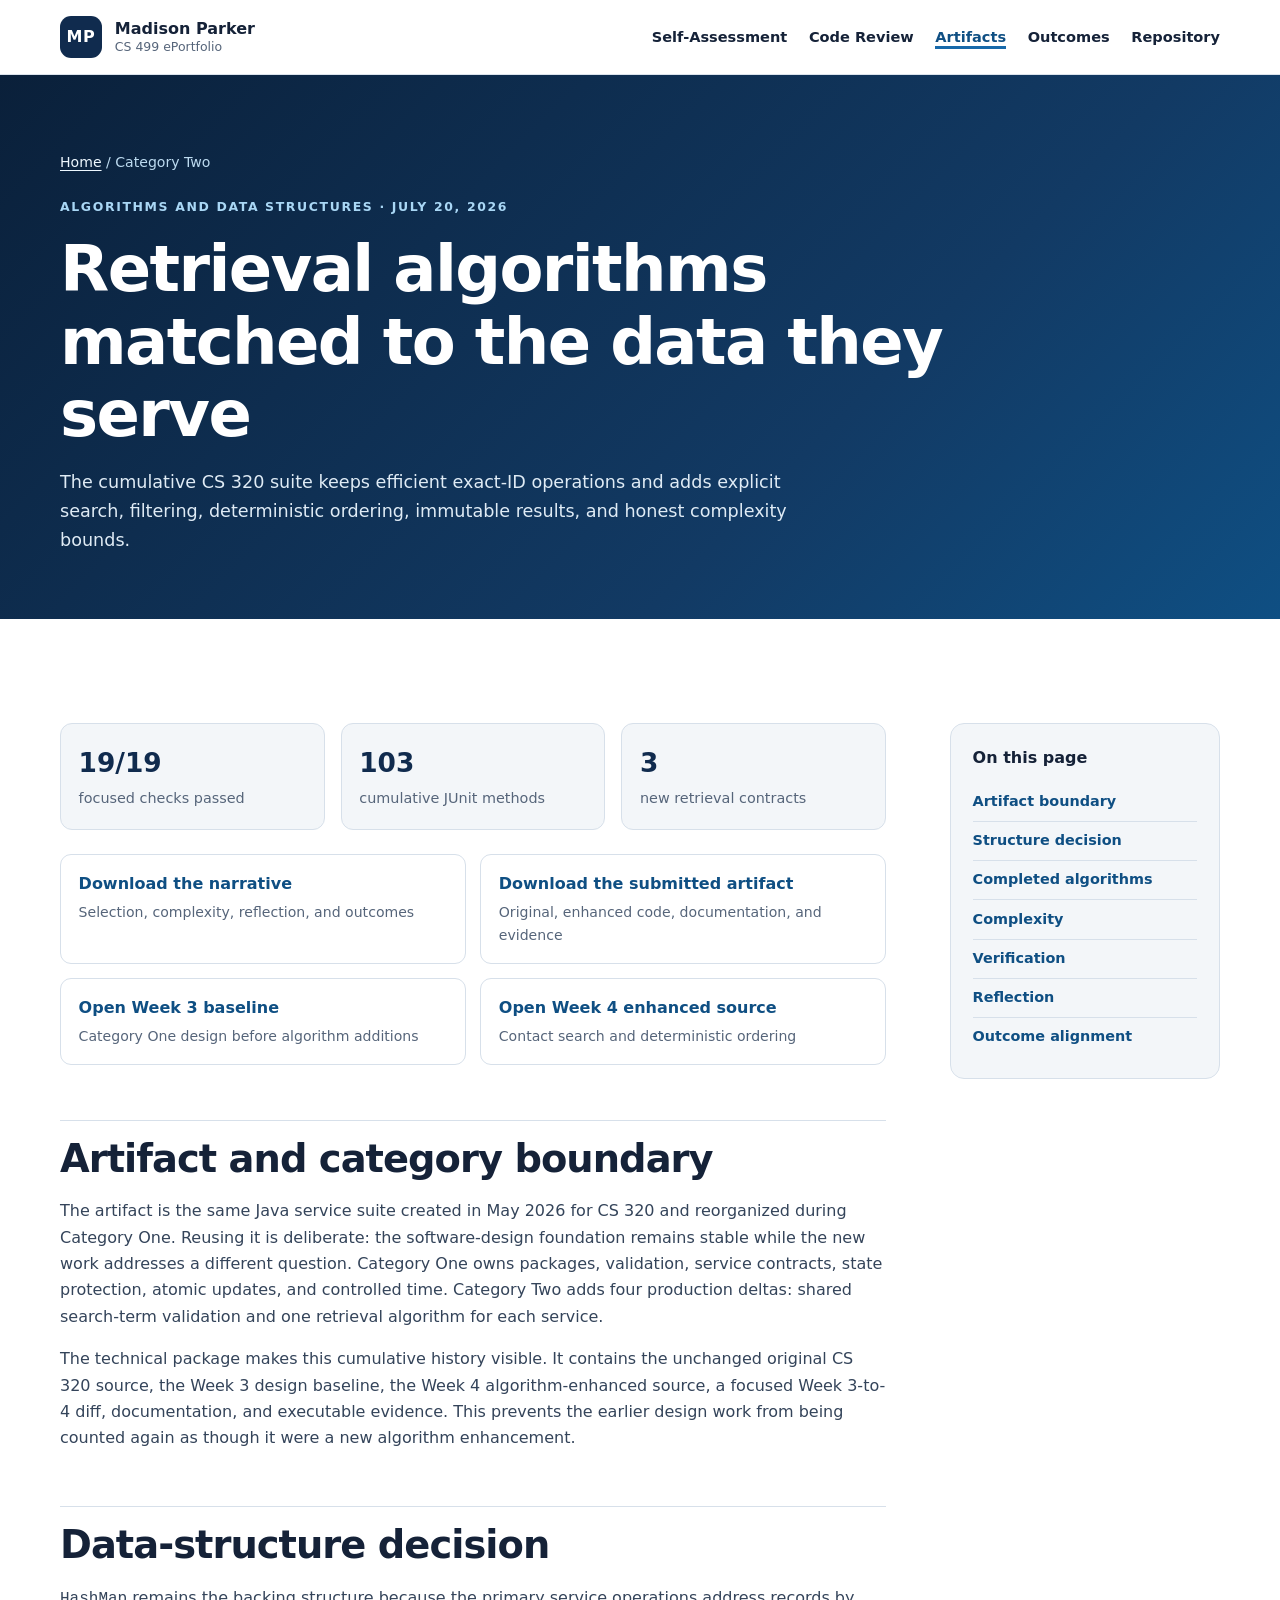
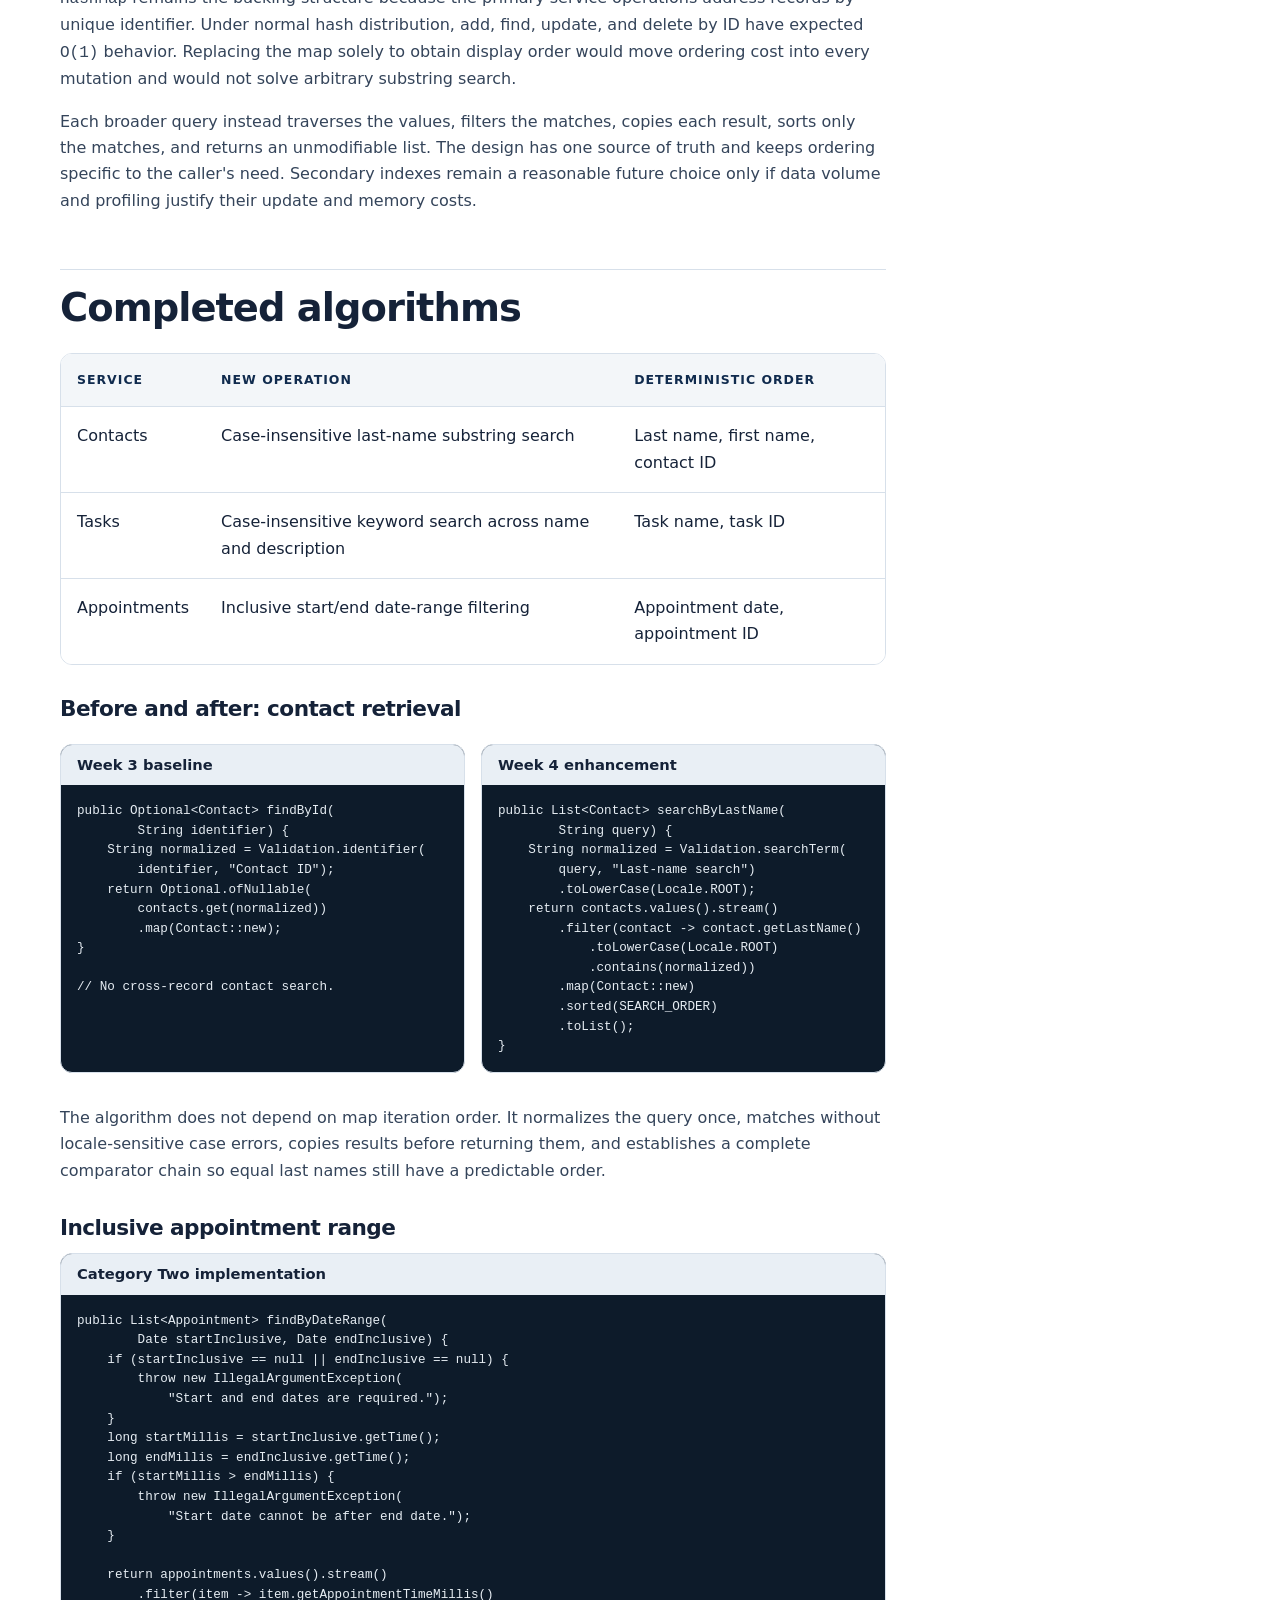
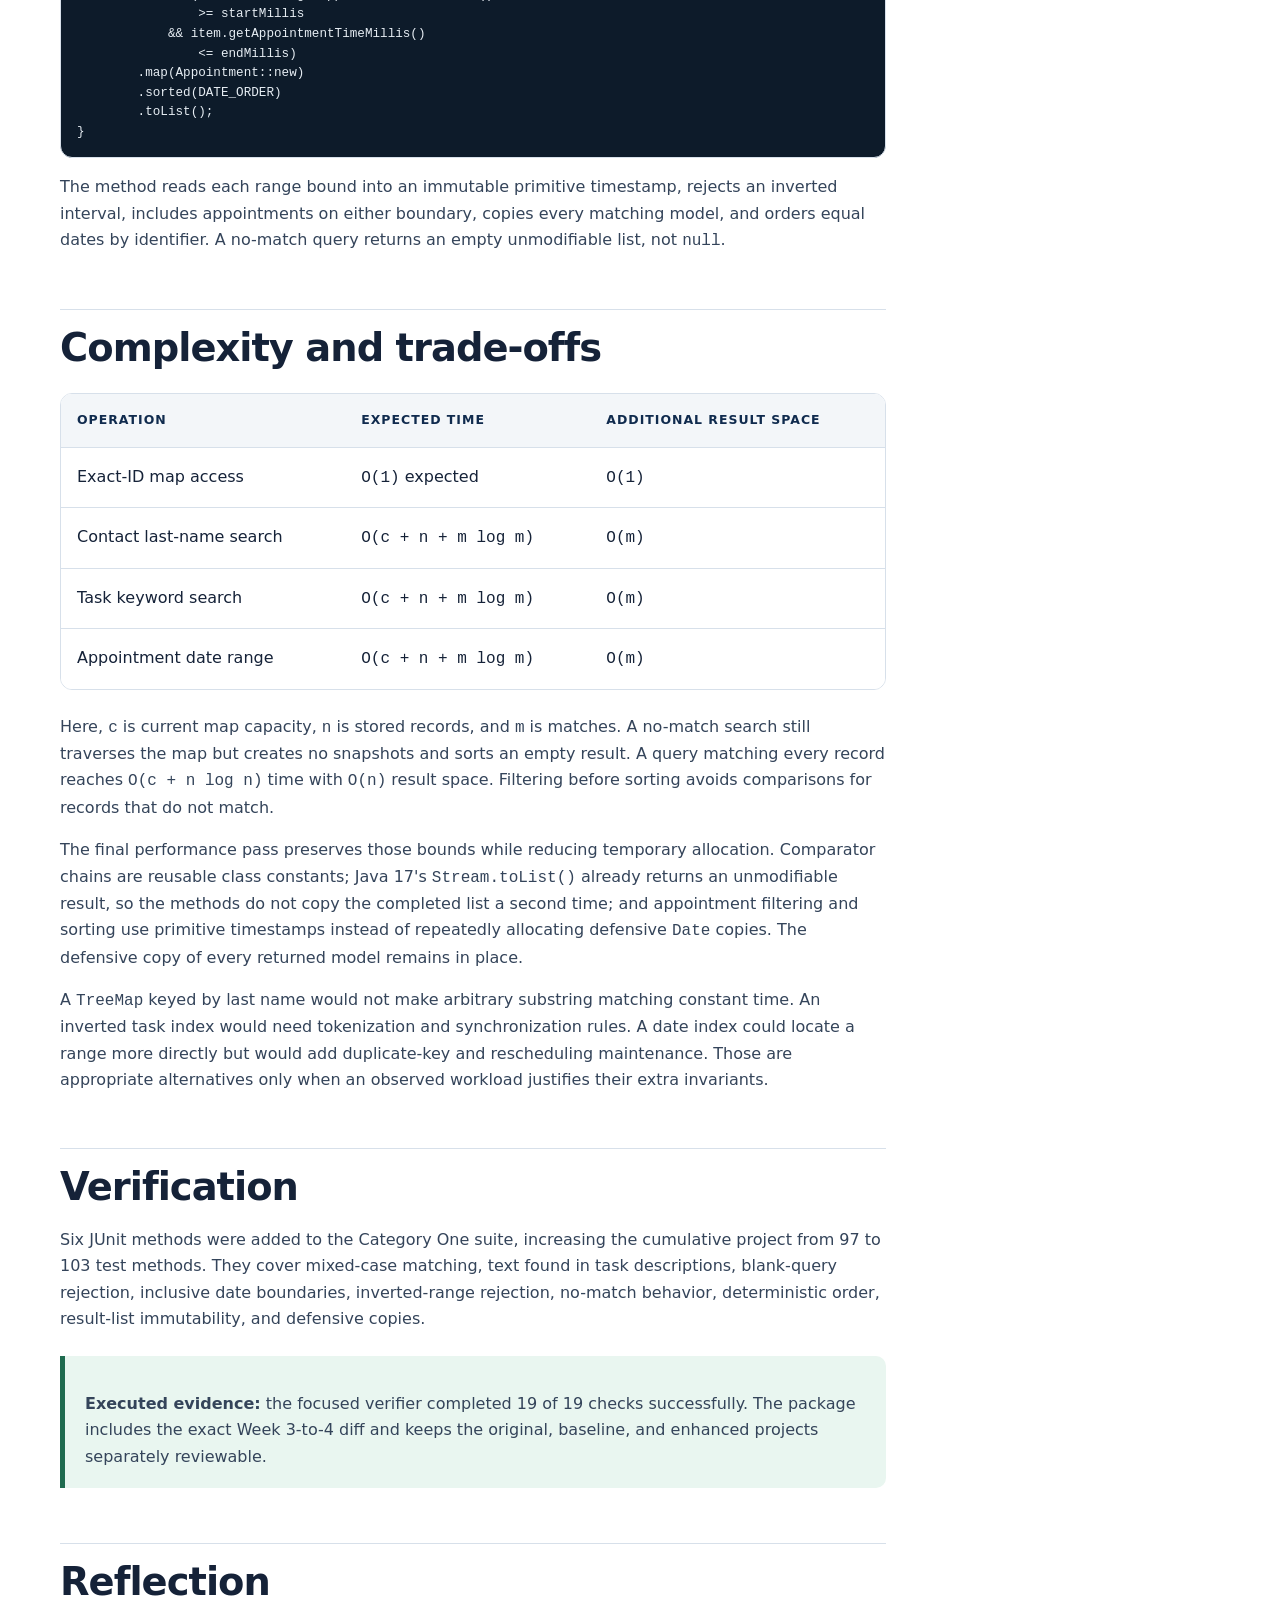
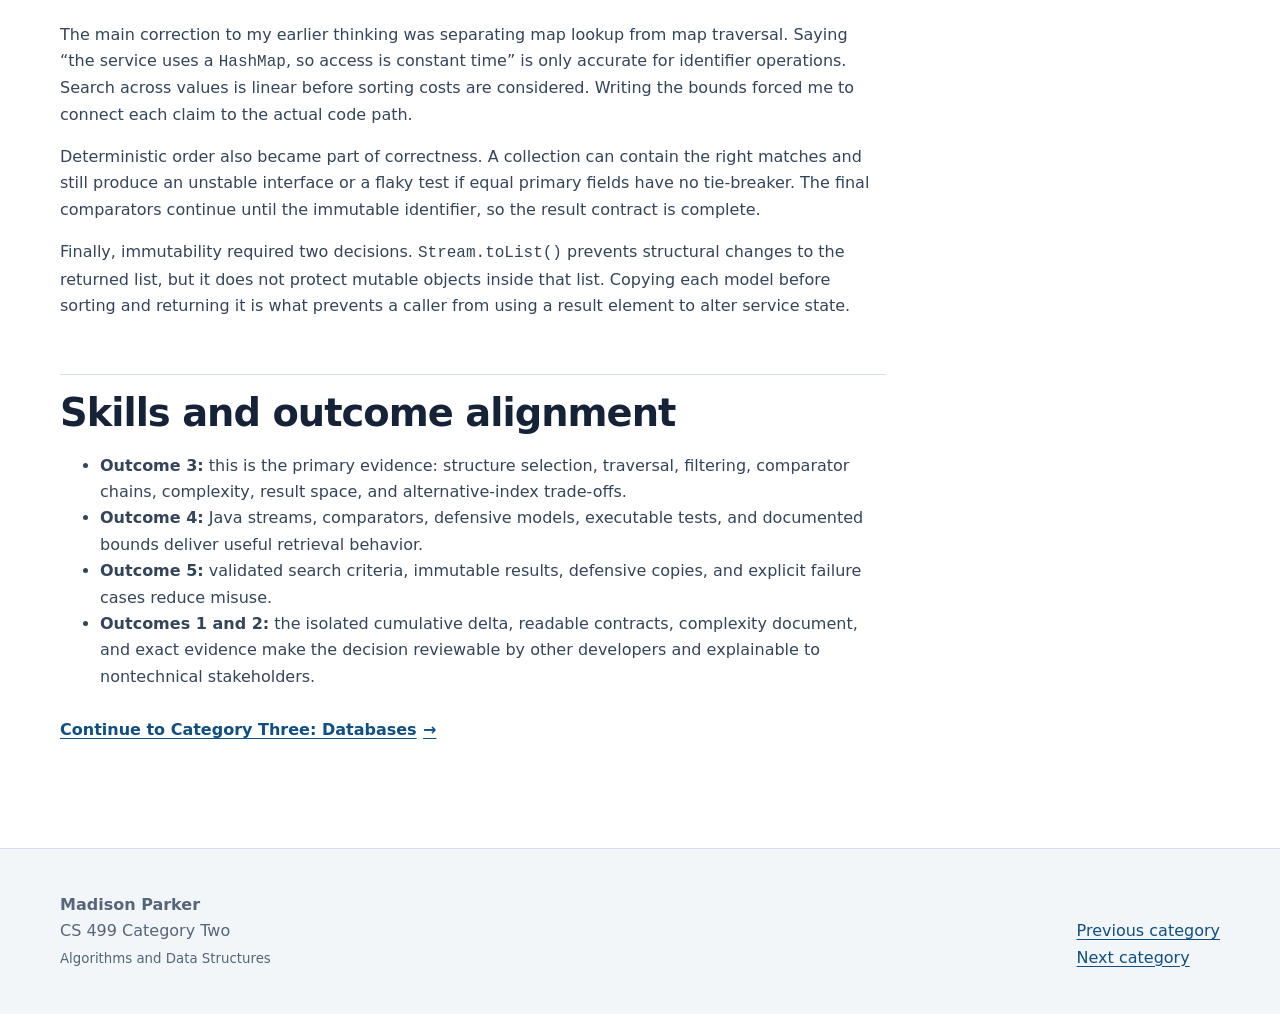
==== commit 6e282d5b: "Polish final submission handoff and enable Pages Add a responsive final-submission page, make the re" ====
--- a/algorithms.html
+++ b/algorithms.html
@@ -98,7 +98,7 @@
             <tr><td>Task keyword search</td><td><code>O(c + n + m log m)</code></td><td><code>O(m)</code></td></tr>
             <tr><td>Appointment date range</td><td><code>O(c + n + m log m)</code></td><td><code>O(m)</code></td></tr>
           </tbody></table></div>
-          <p>Here, <code>c</code> is current map capacity, <code>n</code> is stored records, and <code>m</code> is matches. A no-match search still traverses the map but creates no snapshots and sorts an empty result. A query matching every record reaches <code>O(c + n log n)</code> time with <code>O(n)</code> result space. Filtering before sorting avoids comparisons for nonmatching records.</p>
+          <p>Here, <code>c</code> is current map capacity, <code>n</code> is stored records, and <code>m</code> is matches. A no-match search still traverses the map but creates no snapshots and sorts an empty result. A query matching every record reaches <code>O(c + n log n)</code> time with <code>O(n)</code> result space. Filtering before sorting avoids comparisons for records that do not match.</p>
           <p>The final performance pass preserves those bounds while reducing temporary allocation. Comparator chains are reusable class constants; Java 17's <code>Stream.toList()</code> already returns an unmodifiable result, so the methods do not copy the completed list a second time; and appointment filtering and sorting use primitive timestamps instead of repeatedly allocating defensive <code>Date</code> copies. The defensive copy of every returned model remains in place.</p>
           <p>A <code>TreeMap</code> keyed by last name would not make arbitrary substring matching constant time. An inverted task index would need tokenization and synchronization rules. A date index could locate a range more directly but would add duplicate-key and rescheduling maintenance. Those are appropriate alternatives only when an observed workload justifies their extra invariants.</p>
 
--- a/assets/styles.css
+++ b/assets/styles.css
@@ -234,6 +234,18 @@
 th { color: #c8e6f8; font-size: 0.78rem; letter-spacing: 0.08em; text-transform: uppercase; }
 tbody tr:last-child td { border-bottom: 0; }
 
+.final-handoff { border-top: 1px solid var(--line); background: #f8fafc; }
+.readiness-grid { display: grid; grid-template-columns: repeat(2, minmax(0, 1fr)); gap: 1.25rem; margin-top: 2.25rem; }
+.readiness-card { padding: 2rem; border: 1px solid var(--line); border-radius: var(--radius); background: var(--white); box-shadow: 0 8px 26px rgba(16,43,78,0.055); }
+.readiness-card h3 { margin-top: 1rem; }
+.readiness-card p, .readiness-card li { color: var(--muted); }
+.readiness-card ul { margin: 1rem 0 0; padding-left: 1.25rem; }
+.readiness-card li + li { margin-top: 0.45rem; }
+.pending-card { border-color: #e7bd82; background: linear-gradient(150deg, #ffffff 30%, #fffaf1 100%); }
+.status-badge { display: inline-flex; padding: 0.34rem 0.65rem; border-radius: 999px; font-size: 0.76rem; font-weight: 850; letter-spacing: 0.06em; text-transform: uppercase; }
+.status-badge.complete { color: #154c39; background: var(--success-soft); }
+.status-badge.pending { color: #6d3905; background: var(--warning-soft); }
+
 footer { padding: 2.7rem 0; border-top: 1px solid var(--line); background: var(--soft); }
 .footer-inner { display: flex; justify-content: space-between; align-items: end; gap: 2rem; }
 .footer-inner p { margin: 0; color: var(--muted); }
@@ -243,7 +255,7 @@
   .header-inner { padding: 0.65rem 0; flex-wrap: wrap; gap: 0.65rem; }
   nav { width: 100%; gap: 1rem; padding-bottom: 0.2rem; overflow-x: auto; white-space: nowrap; }
   .hero { padding: 5.5rem 0 4.5rem; }
-  .hero-grid, .split, .evidence-grid, .feature-layout, .content-layout { grid-template-columns: 1fr; gap: 2.5rem; }
+  .hero-grid, .split, .evidence-grid, .feature-layout, .content-layout, .readiness-grid { grid-template-columns: 1fr; gap: 2.5rem; }
   .summary-panel { max-width: 520px; }
   .card-grid, .card-grid.three { grid-template-columns: 1fr; }
   .review-path { grid-template-columns: repeat(2, minmax(0, 1fr)); }
@@ -283,5 +295,5 @@
   .hero, .evidence { color: #000; background: #fff; }
   .hero-copy, .evidence-grid > div:first-child p:last-child { color: #333; }
   .section, .hero { padding: 2rem 0; }
-  .card { box-shadow: none; break-inside: avoid; }
-}
+  .card, .readiness-card { box-shadow: none; break-inside: avoid; }
+}
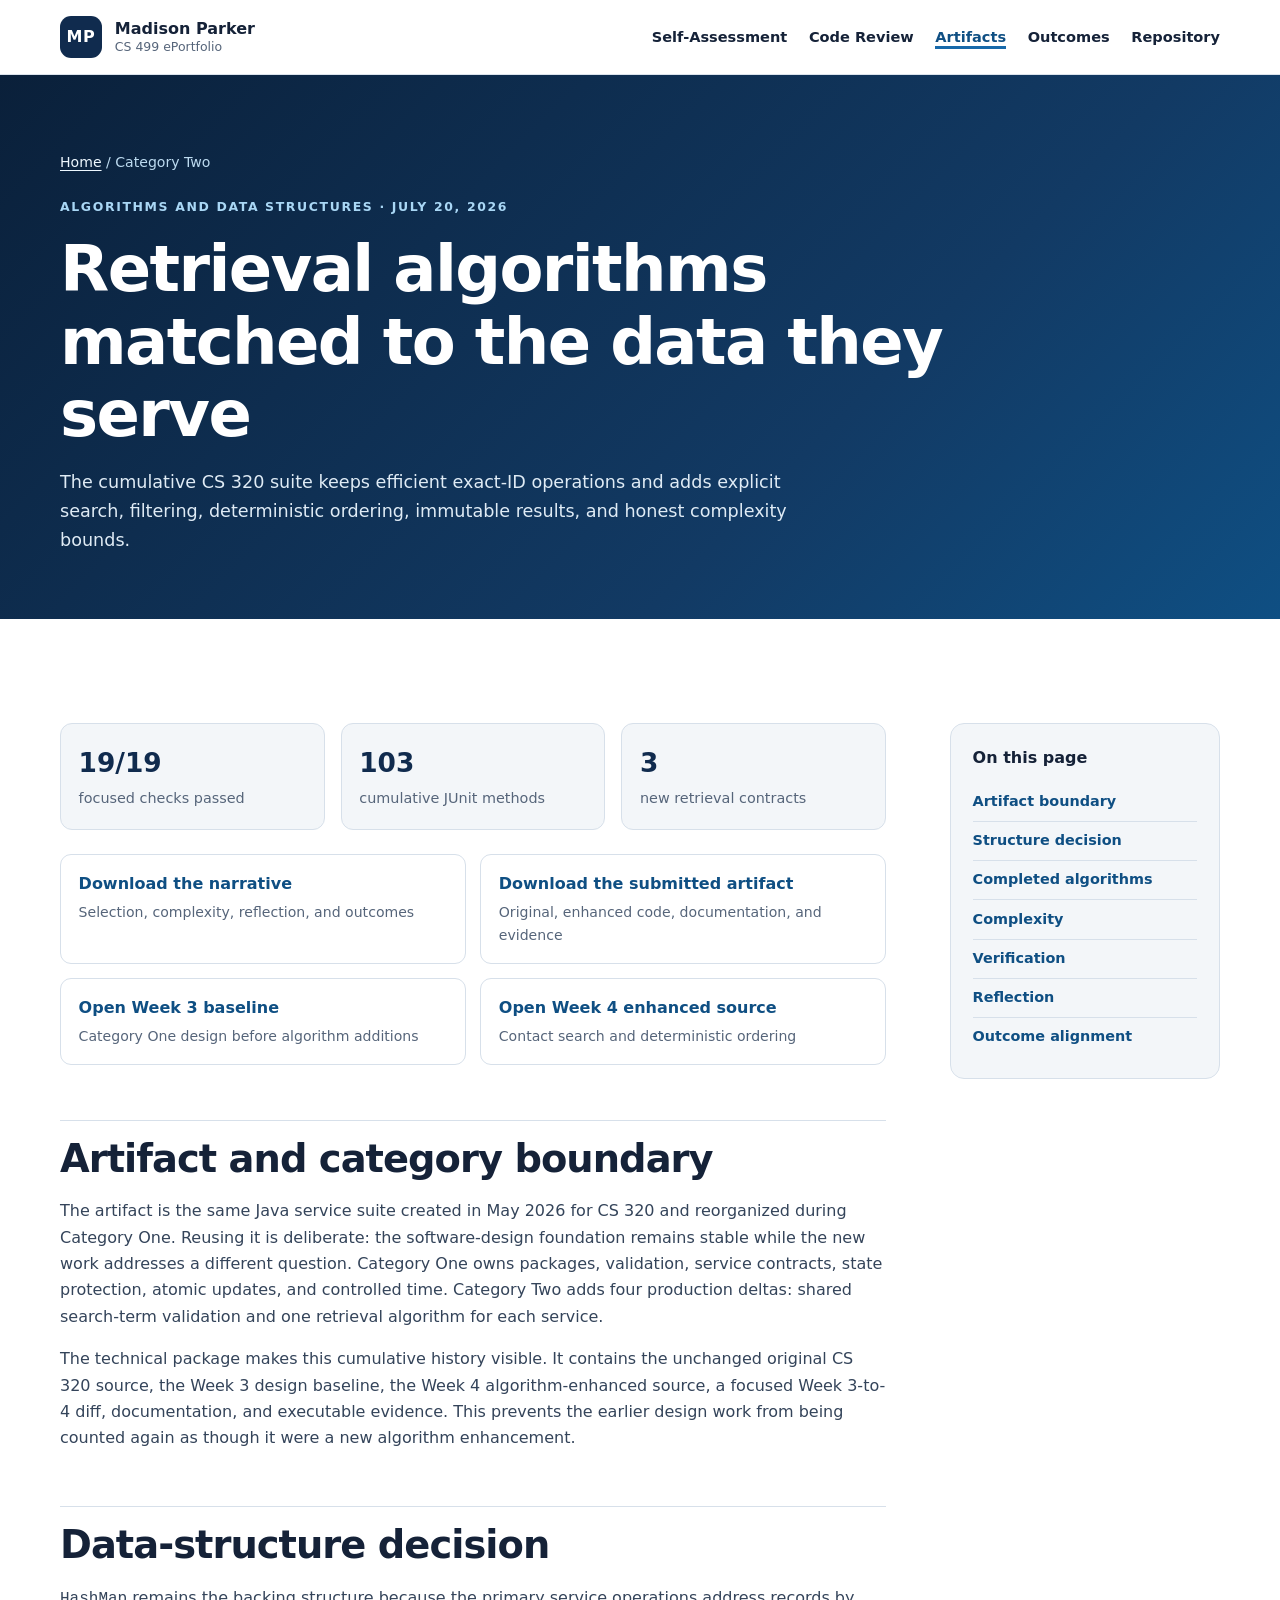
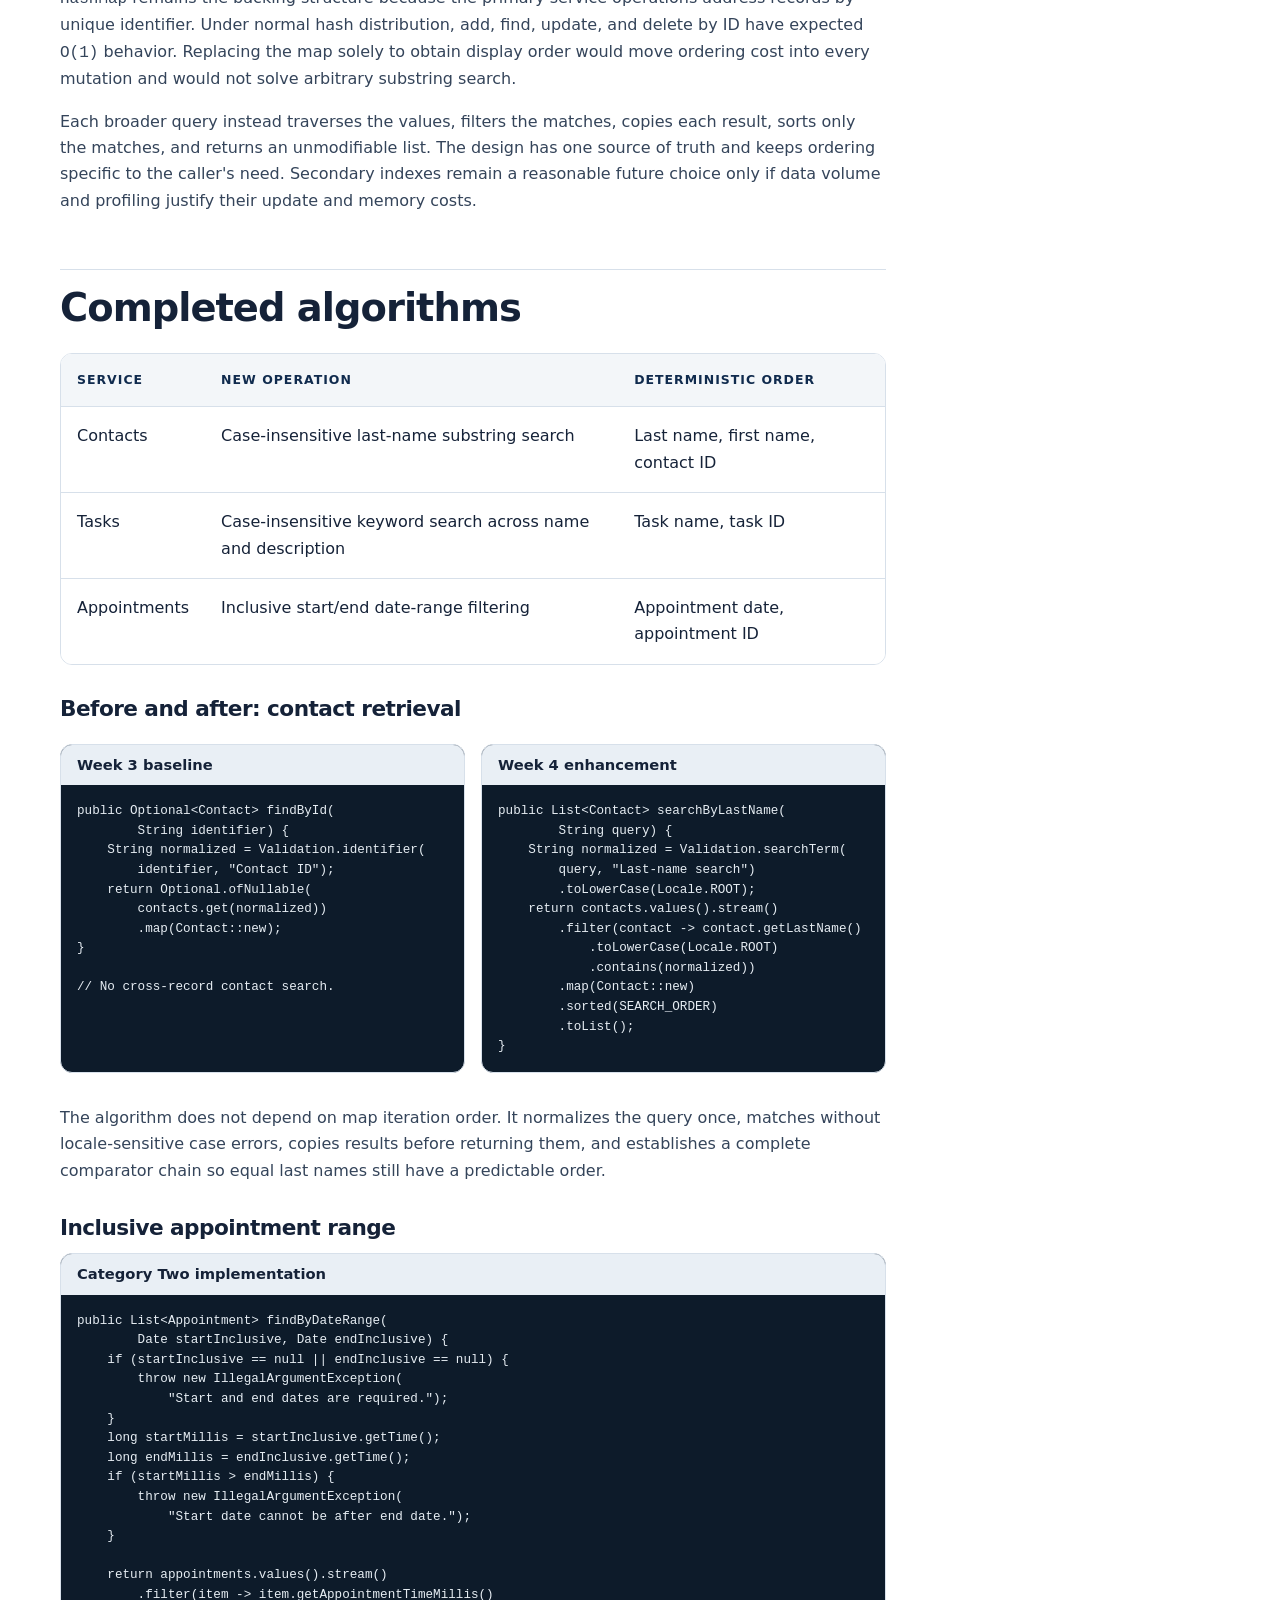
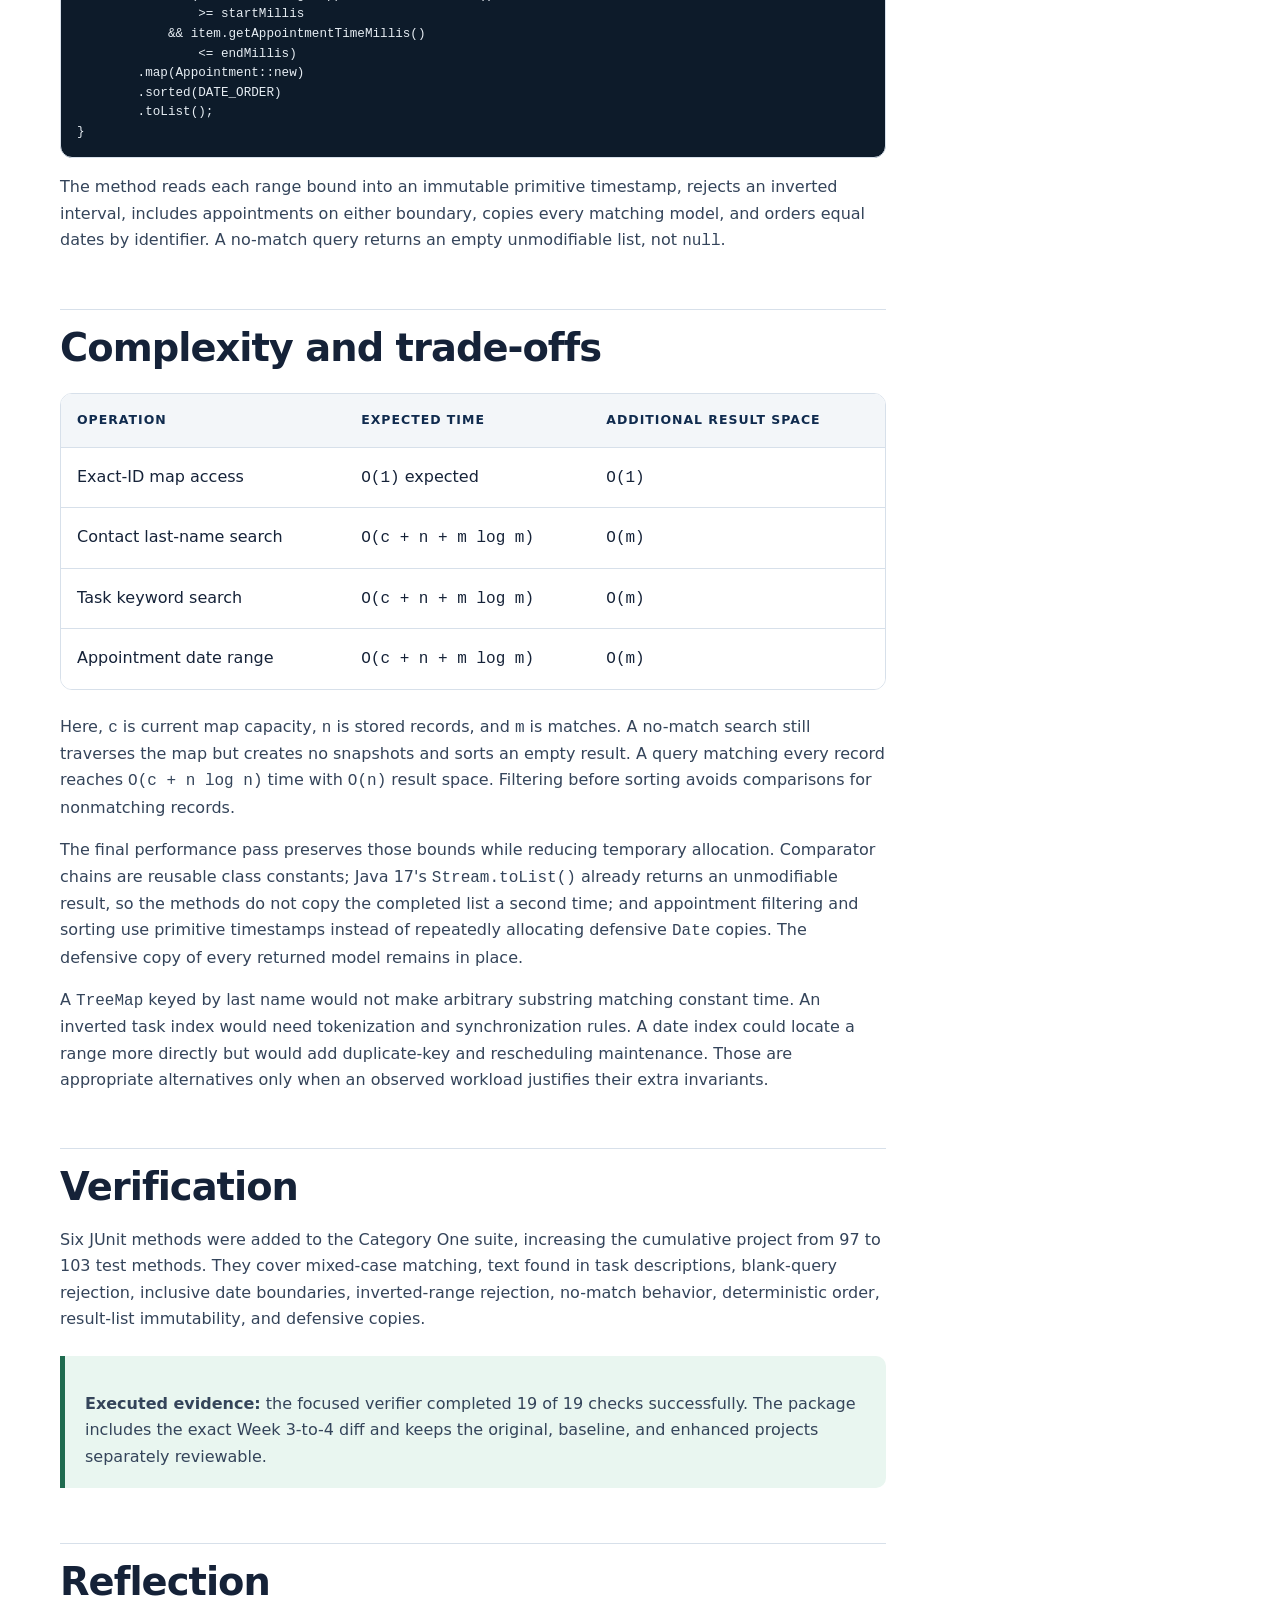
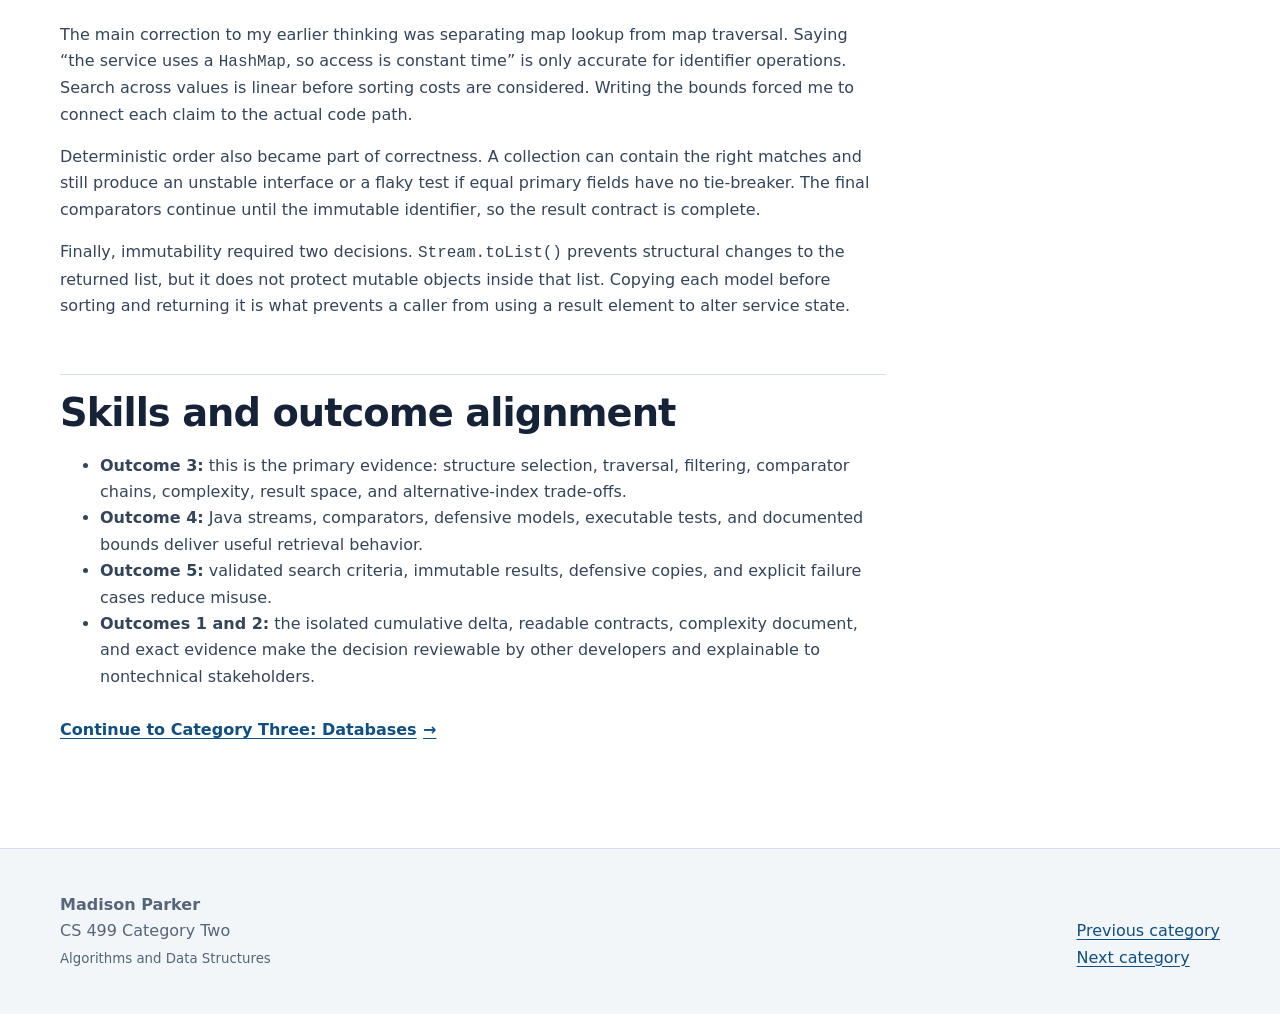
==== commit aaf7020d: "Polish and verify final CS 499 ePortfolio" ====
--- a/algorithms.html
+++ b/algorithms.html
@@ -98,7 +98,7 @@
             <tr><td>Task keyword search</td><td><code>O(c + n + m log m)</code></td><td><code>O(m)</code></td></tr>
             <tr><td>Appointment date range</td><td><code>O(c + n + m log m)</code></td><td><code>O(m)</code></td></tr>
           </tbody></table></div>
-          <p>Here, <code>c</code> is current map capacity, <code>n</code> is stored records, and <code>m</code> is matches. A no-match search still traverses the map but creates no snapshots and sorts an empty result. A query matching every record reaches <code>O(c + n log n)</code> time with <code>O(n)</code> result space. Filtering before sorting avoids comparisons for records that do not match.</p>
+          <p>Here, <code>c</code> is current map capacity, <code>n</code> is stored records, and <code>m</code> is matches. A no-match search still traverses the map but creates no snapshots and sorts an empty result. A query matching every record reaches <code>O(c + n log n)</code> time with <code>O(n)</code> result space. Filtering before sorting avoids comparisons for nonmatching records.</p>
           <p>The final performance pass preserves those bounds while reducing temporary allocation. Comparator chains are reusable class constants; Java 17's <code>Stream.toList()</code> already returns an unmodifiable result, so the methods do not copy the completed list a second time; and appointment filtering and sorting use primitive timestamps instead of repeatedly allocating defensive <code>Date</code> copies. The defensive copy of every returned model remains in place.</p>
           <p>A <code>TreeMap</code> keyed by last name would not make arbitrary substring matching constant time. An inverted task index would need tokenization and synchronization rules. A date index could locate a range more directly but would add duplicate-key and rescheduling maintenance. Those are appropriate alternatives only when an observed workload justifies their extra invariants.</p>
 
--- a/assets/styles.css
+++ b/assets/styles.css
@@ -234,18 +234,6 @@
 th { color: #c8e6f8; font-size: 0.78rem; letter-spacing: 0.08em; text-transform: uppercase; }
 tbody tr:last-child td { border-bottom: 0; }
 
-.final-handoff { border-top: 1px solid var(--line); background: #f8fafc; }
-.readiness-grid { display: grid; grid-template-columns: repeat(2, minmax(0, 1fr)); gap: 1.25rem; margin-top: 2.25rem; }
-.readiness-card { padding: 2rem; border: 1px solid var(--line); border-radius: var(--radius); background: var(--white); box-shadow: 0 8px 26px rgba(16,43,78,0.055); }
-.readiness-card h3 { margin-top: 1rem; }
-.readiness-card p, .readiness-card li { color: var(--muted); }
-.readiness-card ul { margin: 1rem 0 0; padding-left: 1.25rem; }
-.readiness-card li + li { margin-top: 0.45rem; }
-.pending-card { border-color: #e7bd82; background: linear-gradient(150deg, #ffffff 30%, #fffaf1 100%); }
-.status-badge { display: inline-flex; padding: 0.34rem 0.65rem; border-radius: 999px; font-size: 0.76rem; font-weight: 850; letter-spacing: 0.06em; text-transform: uppercase; }
-.status-badge.complete { color: #154c39; background: var(--success-soft); }
-.status-badge.pending { color: #6d3905; background: var(--warning-soft); }
-
 footer { padding: 2.7rem 0; border-top: 1px solid var(--line); background: var(--soft); }
 .footer-inner { display: flex; justify-content: space-between; align-items: end; gap: 2rem; }
 .footer-inner p { margin: 0; color: var(--muted); }
@@ -255,7 +243,7 @@
   .header-inner { padding: 0.65rem 0; flex-wrap: wrap; gap: 0.65rem; }
   nav { width: 100%; gap: 1rem; padding-bottom: 0.2rem; overflow-x: auto; white-space: nowrap; }
   .hero { padding: 5.5rem 0 4.5rem; }
-  .hero-grid, .split, .evidence-grid, .feature-layout, .content-layout, .readiness-grid { grid-template-columns: 1fr; gap: 2.5rem; }
+  .hero-grid, .split, .evidence-grid, .feature-layout, .content-layout { grid-template-columns: 1fr; gap: 2.5rem; }
   .summary-panel { max-width: 520px; }
   .card-grid, .card-grid.three { grid-template-columns: 1fr; }
   .review-path { grid-template-columns: repeat(2, minmax(0, 1fr)); }
@@ -295,5 +283,5 @@
   .hero, .evidence { color: #000; background: #fff; }
   .hero-copy, .evidence-grid > div:first-child p:last-child { color: #333; }
   .section, .hero { padding: 2rem 0; }
-  .card, .readiness-card { box-shadow: none; break-inside: avoid; }
-}
+  .card { box-shadow: none; break-inside: avoid; }
+}
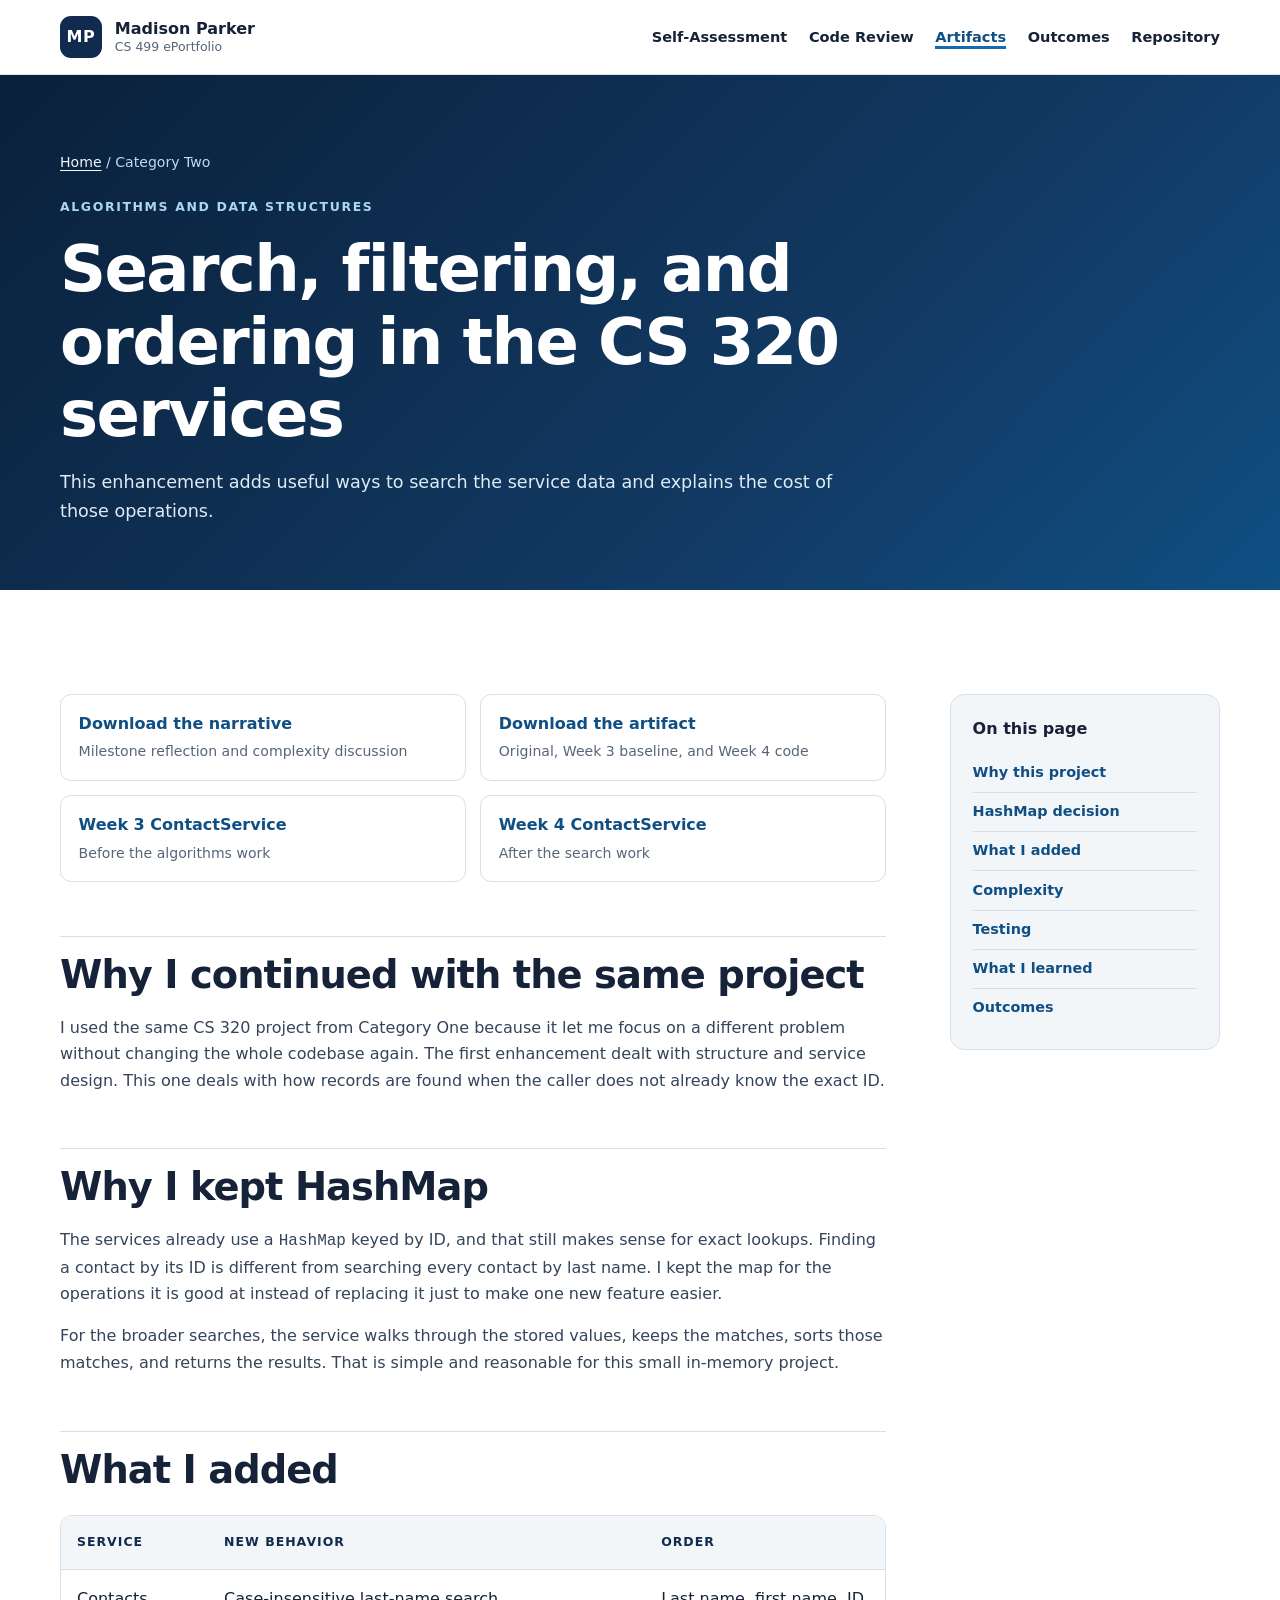
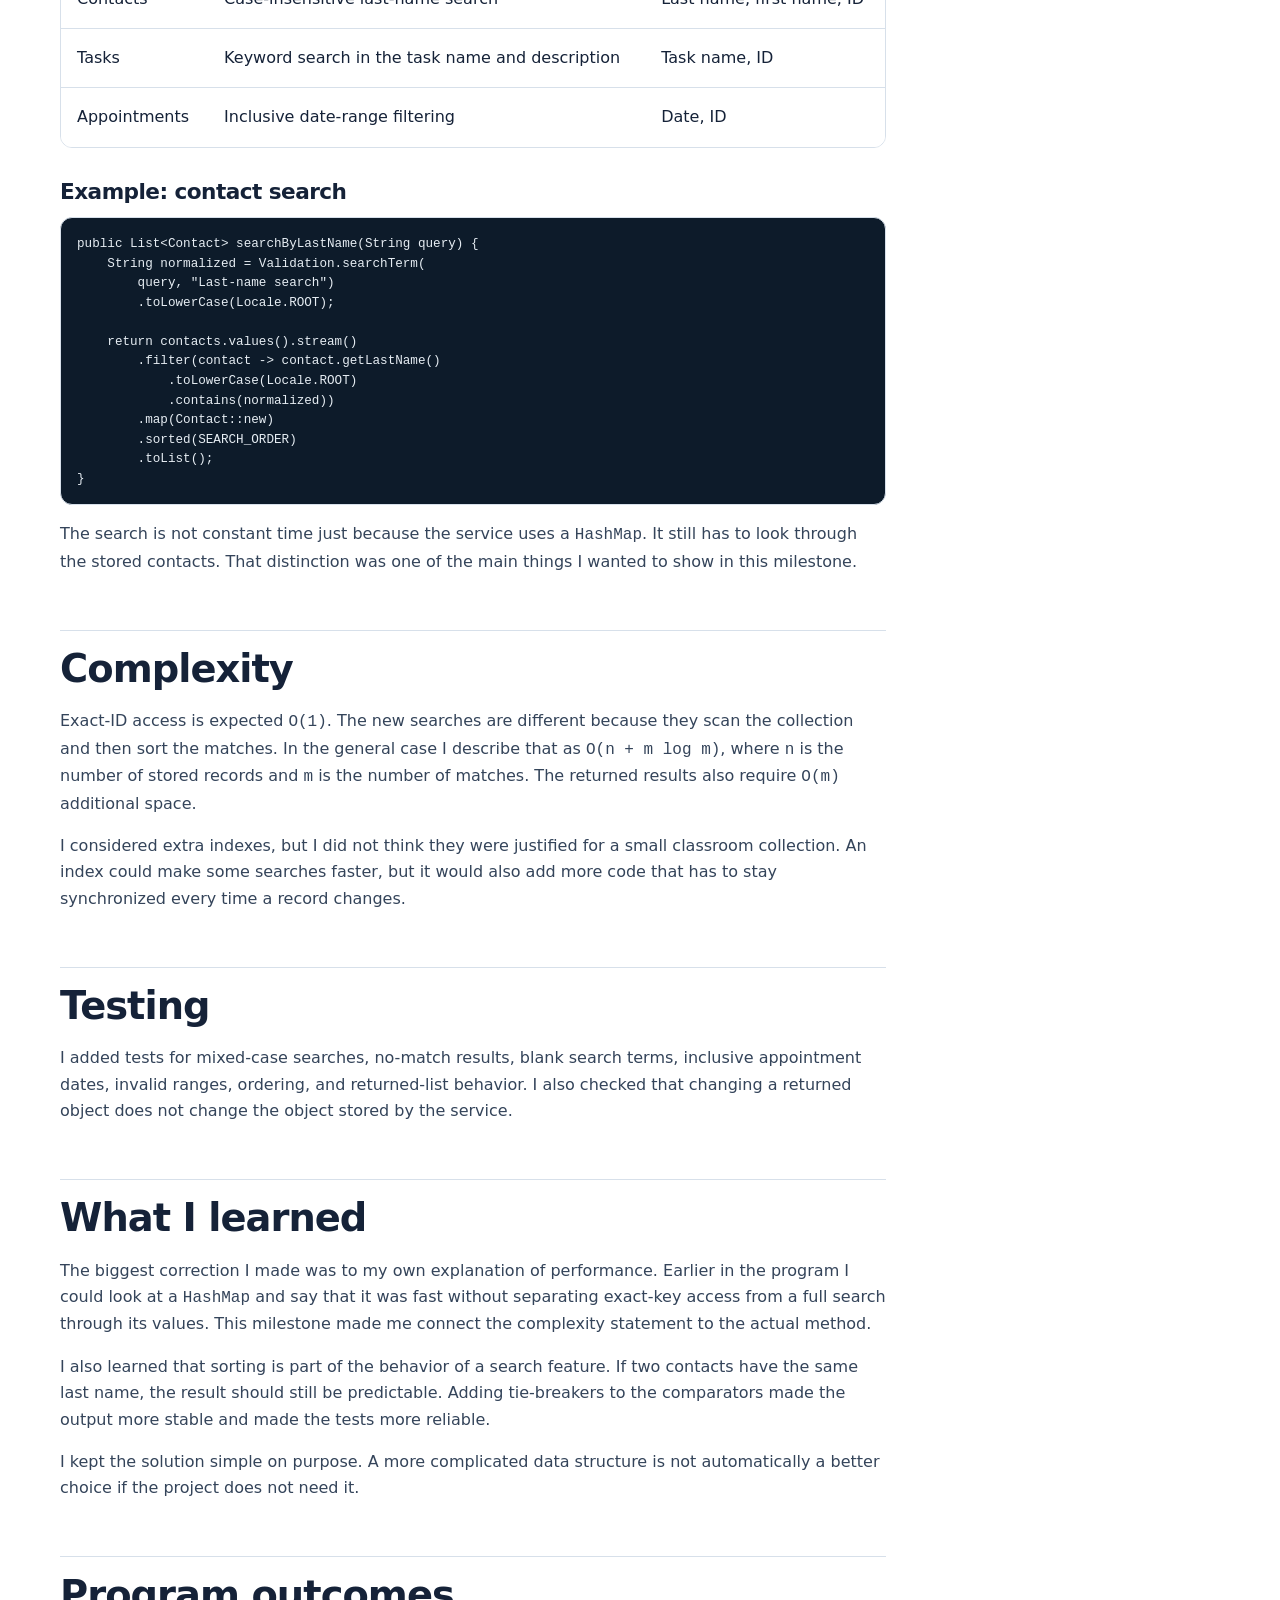
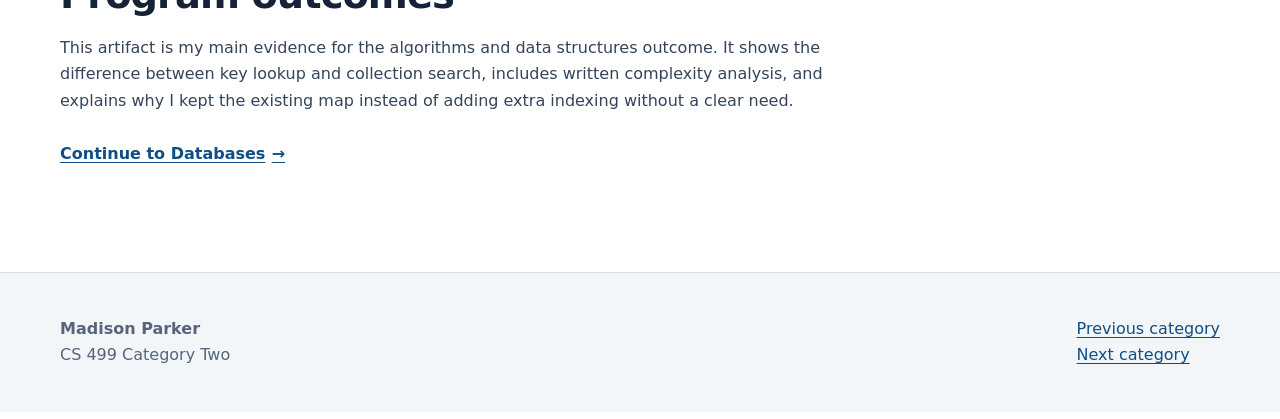
==== commit 9bcb933e: "Rewrite algorithms page in direct student voice" ====
--- a/algorithms.html
+++ b/algorithms.html
@@ -3,58 +3,43 @@
 <head>
   <meta charset="utf-8">
   <meta name="viewport" content="width=device-width, initial-scale=1">
-  <meta name="description" content="Madison Parker's CS 499 algorithms and data structures enhancement of the CS 320 Contact, Task, and Appointment Service Suite.">
+  <meta name="description" content="Madison Parker's CS 499 algorithms and data structures enhancement of the CS 320 service project.">
   <title>Algorithms and Data Structures | Madison Parker CS 499 ePortfolio</title>
   <link rel="stylesheet" href="assets/styles.css">
 </head>
 <body>
   <a class="skip-link" href="#main">Skip to main content</a>
-  <header class="site-header"><div class="shell header-inner"><a class="brand" href="index.html" aria-label="Madison Parker CS 499 ePortfolio home"><span class="brand-mark" aria-hidden="true">MP</span><span><strong>Madison Parker</strong><small>CS 499 ePortfolio</small></span></a><nav aria-label="Primary navigation"><a href="self-assessment.html">Self-Assessment</a><a href="code-review.html">Code Review</a><a aria-current="page" href="index.html#artifacts">Artifacts</a><a href="outcomes.html">Outcomes</a><a href="https://github.com/Cuthluwu/CS499-ePortfolio">Repository</a></nav></div></header>
+  <header class="site-header"><div class="shell header-inner"><a class="brand" href="index.html"><span class="brand-mark" aria-hidden="true">MP</span><span><strong>Madison Parker</strong><small>CS 499 ePortfolio</small></span></a><nav aria-label="Primary navigation"><a href="self-assessment.html">Self-Assessment</a><a href="code-review.html">Code Review</a><a aria-current="page" href="index.html#artifacts">Artifacts</a><a href="outcomes.html">Outcomes</a><a href="https://github.com/Cuthluwu/CS499-ePortfolio">Repository</a></nav></div></header>
   <main id="main">
-    <section class="page-hero"><div class="shell"><p class="breadcrumbs"><a href="index.html">Home</a> / Category Two</p><p class="eyebrow">Algorithms and Data Structures · July 20, 2026</p><h1>Retrieval algorithms matched to the data they serve</h1><p>The cumulative CS 320 suite keeps efficient exact-ID operations and adds explicit search, filtering, deterministic ordering, immutable results, and honest complexity bounds.</p></div></section>
-    <section class="section">
-      <div class="shell content-layout">
-        <article class="content-main">
-          <div class="metric-grid" aria-label="Algorithms verification summary"><div class="metric"><strong>19/19</strong><span>focused checks passed</span></div><div class="metric"><strong>103</strong><span>cumulative JUnit methods</span></div><div class="metric"><strong>3</strong><span>new retrieval contracts</span></div></div>
-          <div class="artifact-links">
-            <a class="artifact-link" href="Week-4_Algorithms-and-Data-Structures/Madison_Parker_CS499_Milestone3_Algorithms_Narrative.docx"><strong>Download the narrative</strong><span>Selection, complexity, reflection, and outcomes</span></a>
-            <a class="artifact-link" href="Week-4_Algorithms-and-Data-Structures/Madison_Parker_CS499_Milestone3_Algorithms_Artifact.zip"><strong>Download the submitted artifact</strong><span>Original, enhanced code, documentation, and evidence</span></a>
-            <a class="artifact-link" href="Week-4_Algorithms-and-Data-Structures/Artifact_Contents/02_WEEK3_DESIGN_BASELINE/src/main/java/edu/snhu/cs499/service/ContactService.java"><strong>Open Week 3 baseline</strong><span>Category One design before algorithm additions</span></a>
-            <a class="artifact-link" href="Week-4_Algorithms-and-Data-Structures/Artifact_Contents/03_WEEK4_ALGORITHMS_ENHANCED/src/main/java/edu/snhu/cs499/service/ContactService.java"><strong>Open Week 4 enhanced source</strong><span>Contact search and deterministic ordering</span></a>
-          </div>
+    <section class="page-hero"><div class="shell"><p class="breadcrumbs"><a href="index.html">Home</a> / Category Two</p><p class="eyebrow">Algorithms and Data Structures</p><h1>Search, filtering, and ordering in the CS 320 services</h1><p>This enhancement adds useful ways to search the service data and explains the cost of those operations.</p></div></section>
+    <section class="section"><div class="shell content-layout"><article class="content-main">
+      <div class="artifact-links">
+        <a class="artifact-link" href="Week-4_Algorithms-and-Data-Structures/Madison_Parker_CS499_Milestone3_Algorithms_Narrative.docx"><strong>Download the narrative</strong><span>Milestone reflection and complexity discussion</span></a>
+        <a class="artifact-link" href="Week-4_Algorithms-and-Data-Structures/Madison_Parker_CS499_Milestone3_Algorithms_Artifact.zip"><strong>Download the artifact</strong><span>Original, Week 3 baseline, and Week 4 code</span></a>
+        <a class="artifact-link" href="Week-4_Algorithms-and-Data-Structures/Artifact_Contents/02_WEEK3_DESIGN_BASELINE/src/main/java/edu/snhu/cs499/service/ContactService.java"><strong>Week 3 ContactService</strong><span>Before the algorithms work</span></a>
+        <a class="artifact-link" href="Week-4_Algorithms-and-Data-Structures/Artifact_Contents/03_WEEK4_ALGORITHMS_ENHANCED/src/main/java/edu/snhu/cs499/service/ContactService.java"><strong>Week 4 ContactService</strong><span>After the search work</span></a>
+      </div>
 
-          <h2 id="artifact">Artifact and category boundary</h2>
-          <p>The artifact is the same Java service suite created in May 2026 for CS 320 and reorganized during Category One. Reusing it is deliberate: the software-design foundation remains stable while the new work addresses a different question. Category One owns packages, validation, service contracts, state protection, atomic updates, and controlled time. Category Two adds four production deltas: shared search-term validation and one retrieval algorithm for each service.</p>
-          <p>The technical package makes this cumulative history visible. It contains the unchanged original CS 320 source, the Week 3 design baseline, the Week 4 algorithm-enhanced source, a focused Week 3-to-4 diff, documentation, and executable evidence. This prevents the earlier design work from being counted again as though it were a new algorithm enhancement.</p>
+      <h2 id="artifact">Why I continued with the same project</h2>
+      <p>I used the same CS 320 project from Category One because it let me focus on a different problem without changing the whole codebase again. The first enhancement dealt with structure and service design. This one deals with how records are found when the caller does not already know the exact ID.</p>
 
-          <h2 id="decision">Data-structure decision</h2>
-          <p><code>HashMap</code> remains the backing structure because the primary service operations address records by unique identifier. Under normal hash distribution, add, find, update, and delete by ID have expected <code>O(1)</code> behavior. Replacing the map solely to obtain display order would move ordering cost into every mutation and would not solve arbitrary substring search.</p>
-          <p>Each broader query instead traverses the values, filters the matches, copies each result, sorts only the matches, and returns an unmodifiable list. The design has one source of truth and keeps ordering specific to the caller's need. Secondary indexes remain a reasonable future choice only if data volume and profiling justify their update and memory costs.</p>
+      <h2 id="structure">Why I kept HashMap</h2>
+      <p>The services already use a <code>HashMap</code> keyed by ID, and that still makes sense for exact lookups. Finding a contact by its ID is different from searching every contact by last name. I kept the map for the operations it is good at instead of replacing it just to make one new feature easier.</p>
+      <p>For the broader searches, the service walks through the stored values, keeps the matches, sorts those matches, and returns the results. That is simple and reasonable for this small in-memory project.</p>
 
-          <h2 id="algorithms">Completed algorithms</h2>
-          <div class="chapter-table"><table><thead><tr><th>Service</th><th>New operation</th><th>Deterministic order</th></tr></thead><tbody>
-            <tr><td>Contacts</td><td>Case-insensitive last-name substring search</td><td>Last name, first name, contact ID</td></tr>
-            <tr><td>Tasks</td><td>Case-insensitive keyword search across name and description</td><td>Task name, task ID</td></tr>
-            <tr><td>Appointments</td><td>Inclusive start/end date-range filtering</td><td>Appointment date, appointment ID</td></tr>
-          </tbody></table></div>
+      <h2 id="changes">What I added</h2>
+      <div class="chapter-table"><table><thead><tr><th>Service</th><th>New behavior</th><th>Order</th></tr></thead><tbody>
+        <tr><td>Contacts</td><td>Case-insensitive last-name search</td><td>Last name, first name, ID</td></tr>
+        <tr><td>Tasks</td><td>Keyword search in the task name and description</td><td>Task name, ID</td></tr>
+        <tr><td>Appointments</td><td>Inclusive date-range filtering</td><td>Date, ID</td></tr>
+      </tbody></table></div>
 
-          <h3>Before and after: contact retrieval</h3>
-          <div class="comparison">
-            <section class="code-panel"><h3>Week 3 baseline</h3><pre><code>public Optional&lt;Contact&gt; findById(
-        String identifier) {
-    String normalized = Validation.identifier(
-        identifier, "Contact ID");
-    return Optional.ofNullable(
-        contacts.get(normalized))
-        .map(Contact::new);
-}
-
-// No cross-record contact search.</code></pre></section>
-            <section class="code-panel"><h3>Week 4 enhancement</h3><pre><code>public List&lt;Contact&gt; searchByLastName(
-        String query) {
+      <h3>Example: contact search</h3>
+      <div class="code-panel"><pre><code>public List&lt;Contact&gt; searchByLastName(String query) {
     String normalized = Validation.searchTerm(
         query, "Last-name search")
         .toLowerCase(Locale.ROOT);
+
     return contacts.values().stream()
         .filter(contact -&gt; contact.getLastName()
             .toLowerCase(Locale.ROOT)
@@ -62,68 +47,26 @@
         .map(Contact::new)
         .sorted(SEARCH_ORDER)
         .toList();
-}</code></pre></section>
-          </div>
-          <p>The algorithm does not depend on map iteration order. It normalizes the query once, matches without locale-sensitive case errors, copies results before returning them, and establishes a complete comparator chain so equal last names still have a predictable order.</p>
+}</code></pre></div>
+      <p>The search is not constant time just because the service uses a <code>HashMap</code>. It still has to look through the stored contacts. That distinction was one of the main things I wanted to show in this milestone.</p>
 
-          <h3>Inclusive appointment range</h3>
-          <div class="code-panel"><h3>Category Two implementation</h3><pre><code>public List&lt;Appointment&gt; findByDateRange(
-        Date startInclusive, Date endInclusive) {
-    if (startInclusive == null || endInclusive == null) {
-        throw new IllegalArgumentException(
-            "Start and end dates are required.");
-    }
-    long startMillis = startInclusive.getTime();
-    long endMillis = endInclusive.getTime();
-    if (startMillis &gt; endMillis) {
-        throw new IllegalArgumentException(
-            "Start date cannot be after end date.");
-    }
+      <h2 id="complexity">Complexity</h2>
+      <p>Exact-ID access is expected <code>O(1)</code>. The new searches are different because they scan the collection and then sort the matches. In the general case I describe that as <code>O(n + m log m)</code>, where <code>n</code> is the number of stored records and <code>m</code> is the number of matches. The returned results also require <code>O(m)</code> additional space.</p>
+      <p>I considered extra indexes, but I did not think they were justified for a small classroom collection. An index could make some searches faster, but it would also add more code that has to stay synchronized every time a record changes.</p>
 
-    return appointments.values().stream()
-        .filter(item -&gt; item.getAppointmentTimeMillis()
-                &gt;= startMillis
-            &amp;&amp; item.getAppointmentTimeMillis()
-                &lt;= endMillis)
-        .map(Appointment::new)
-        .sorted(DATE_ORDER)
-        .toList();
-}</code></pre></div>
-          <p>The method reads each range bound into an immutable primitive timestamp, rejects an inverted interval, includes appointments on either boundary, copies every matching model, and orders equal dates by identifier. A no-match query returns an empty unmodifiable list, not <code>null</code>.</p>
+      <h2 id="testing">Testing</h2>
+      <p>I added tests for mixed-case searches, no-match results, blank search terms, inclusive appointment dates, invalid ranges, ordering, and returned-list behavior. I also checked that changing a returned object does not change the object stored by the service.</p>
 
-          <h2 id="complexity">Complexity and trade-offs</h2>
-          <div class="chapter-table"><table><thead><tr><th>Operation</th><th>Expected time</th><th>Additional result space</th></tr></thead><tbody>
-            <tr><td>Exact-ID map access</td><td><code>O(1)</code> expected</td><td><code>O(1)</code></td></tr>
-            <tr><td>Contact last-name search</td><td><code>O(c + n + m log m)</code></td><td><code>O(m)</code></td></tr>
-            <tr><td>Task keyword search</td><td><code>O(c + n + m log m)</code></td><td><code>O(m)</code></td></tr>
-            <tr><td>Appointment date range</td><td><code>O(c + n + m log m)</code></td><td><code>O(m)</code></td></tr>
-          </tbody></table></div>
-          <p>Here, <code>c</code> is current map capacity, <code>n</code> is stored records, and <code>m</code> is matches. A no-match search still traverses the map but creates no snapshots and sorts an empty result. A query matching every record reaches <code>O(c + n log n)</code> time with <code>O(n)</code> result space. Filtering before sorting avoids comparisons for nonmatching records.</p>
-          <p>The final performance pass preserves those bounds while reducing temporary allocation. Comparator chains are reusable class constants; Java 17's <code>Stream.toList()</code> already returns an unmodifiable result, so the methods do not copy the completed list a second time; and appointment filtering and sorting use primitive timestamps instead of repeatedly allocating defensive <code>Date</code> copies. The defensive copy of every returned model remains in place.</p>
-          <p>A <code>TreeMap</code> keyed by last name would not make arbitrary substring matching constant time. An inverted task index would need tokenization and synchronization rules. A date index could locate a range more directly but would add duplicate-key and rescheduling maintenance. Those are appropriate alternatives only when an observed workload justifies their extra invariants.</p>
+      <h2 id="reflection">What I learned</h2>
+      <p>The biggest correction I made was to my own explanation of performance. Earlier in the program I could look at a <code>HashMap</code> and say that it was fast without separating exact-key access from a full search through its values. This milestone made me connect the complexity statement to the actual method.</p>
+      <p>I also learned that sorting is part of the behavior of a search feature. If two contacts have the same last name, the result should still be predictable. Adding tie-breakers to the comparators made the output more stable and made the tests more reliable.</p>
+      <p>I kept the solution simple on purpose. A more complicated data structure is not automatically a better choice if the project does not need it.</p>
 
-          <h2 id="verification">Verification</h2>
-          <p>Six JUnit methods were added to the Category One suite, increasing the cumulative project from 97 to 103 test methods. They cover mixed-case matching, text found in task descriptions, blank-query rejection, inclusive date boundaries, inverted-range rejection, no-match behavior, deterministic order, result-list immutability, and defensive copies.</p>
-          <div class="status-note success"><p><strong>Executed evidence:</strong> the focused verifier completed 19 of 19 checks successfully. The package includes the exact Week 3-to-4 diff and keeps the original, baseline, and enhanced projects separately reviewable.</p></div>
-
-          <h2 id="reflection">Reflection</h2>
-          <p>The main correction to my earlier thinking was separating map lookup from map traversal. Saying “the service uses a <code>HashMap</code>, so access is constant time” is only accurate for identifier operations. Search across values is linear before sorting costs are considered. Writing the bounds forced me to connect each claim to the actual code path.</p>
-          <p>Deterministic order also became part of correctness. A collection can contain the right matches and still produce an unstable interface or a flaky test if equal primary fields have no tie-breaker. The final comparators continue until the immutable identifier, so the result contract is complete.</p>
-          <p>Finally, immutability required two decisions. <code>Stream.toList()</code> prevents structural changes to the returned list, but it does not protect mutable objects inside that list. Copying each model before sorting and returning it is what prevents a caller from using a result element to alter service state.</p>
-
-          <h2 id="outcomes">Skills and outcome alignment</h2>
-          <ul>
-            <li><strong>Outcome 3:</strong> this is the primary evidence: structure selection, traversal, filtering, comparator chains, complexity, result space, and alternative-index trade-offs.</li>
-            <li><strong>Outcome 4:</strong> Java streams, comparators, defensive models, executable tests, and documented bounds deliver useful retrieval behavior.</li>
-            <li><strong>Outcome 5:</strong> validated search criteria, immutable results, defensive copies, and explicit failure cases reduce misuse.</li>
-            <li><strong>Outcomes 1 and 2:</strong> the isolated cumulative delta, readable contracts, complexity document, and exact evidence make the decision reviewable by other developers and explainable to nontechnical stakeholders.</li>
-          </ul>
-          <a class="text-link" href="databases.html">Continue to Category Three: Databases <span aria-hidden="true">→</span></a>
-        </article>
-        <aside class="side-nav" aria-label="On this page"><strong>On this page</strong><a href="#artifact">Artifact boundary</a><a href="#decision">Structure decision</a><a href="#algorithms">Completed algorithms</a><a href="#complexity">Complexity</a><a href="#verification">Verification</a><a href="#reflection">Reflection</a><a href="#outcomes">Outcome alignment</a></aside>
-      </div>
-    </section>
+      <h2 id="outcomes">Program outcomes</h2>
+      <p>This artifact is my main evidence for the algorithms and data structures outcome. It shows the difference between key lookup and collection search, includes written complexity analysis, and explains why I kept the existing map instead of adding extra indexing without a clear need.</p>
+      <a class="text-link" href="databases.html">Continue to Databases <span aria-hidden="true">→</span></a>
+    </article><aside class="side-nav"><strong>On this page</strong><a href="#artifact">Why this project</a><a href="#structure">HashMap decision</a><a href="#changes">What I added</a><a href="#complexity">Complexity</a><a href="#testing">Testing</a><a href="#reflection">What I learned</a><a href="#outcomes">Outcomes</a></aside></div></section>
   </main>
-  <footer><div class="shell footer-inner"><p><strong>Madison Parker</strong><br>CS 499 Category Two<br><small>Algorithms and Data Structures</small></p><p><a href="software-design.html">Previous category</a><br><a href="databases.html">Next category</a></p></div></footer>
+  <footer><div class="shell footer-inner"><p><strong>Madison Parker</strong><br>CS 499 Category Two</p><p><a href="software-design.html">Previous category</a><br><a href="databases.html">Next category</a></p></div></footer>
 </body>
 </html>
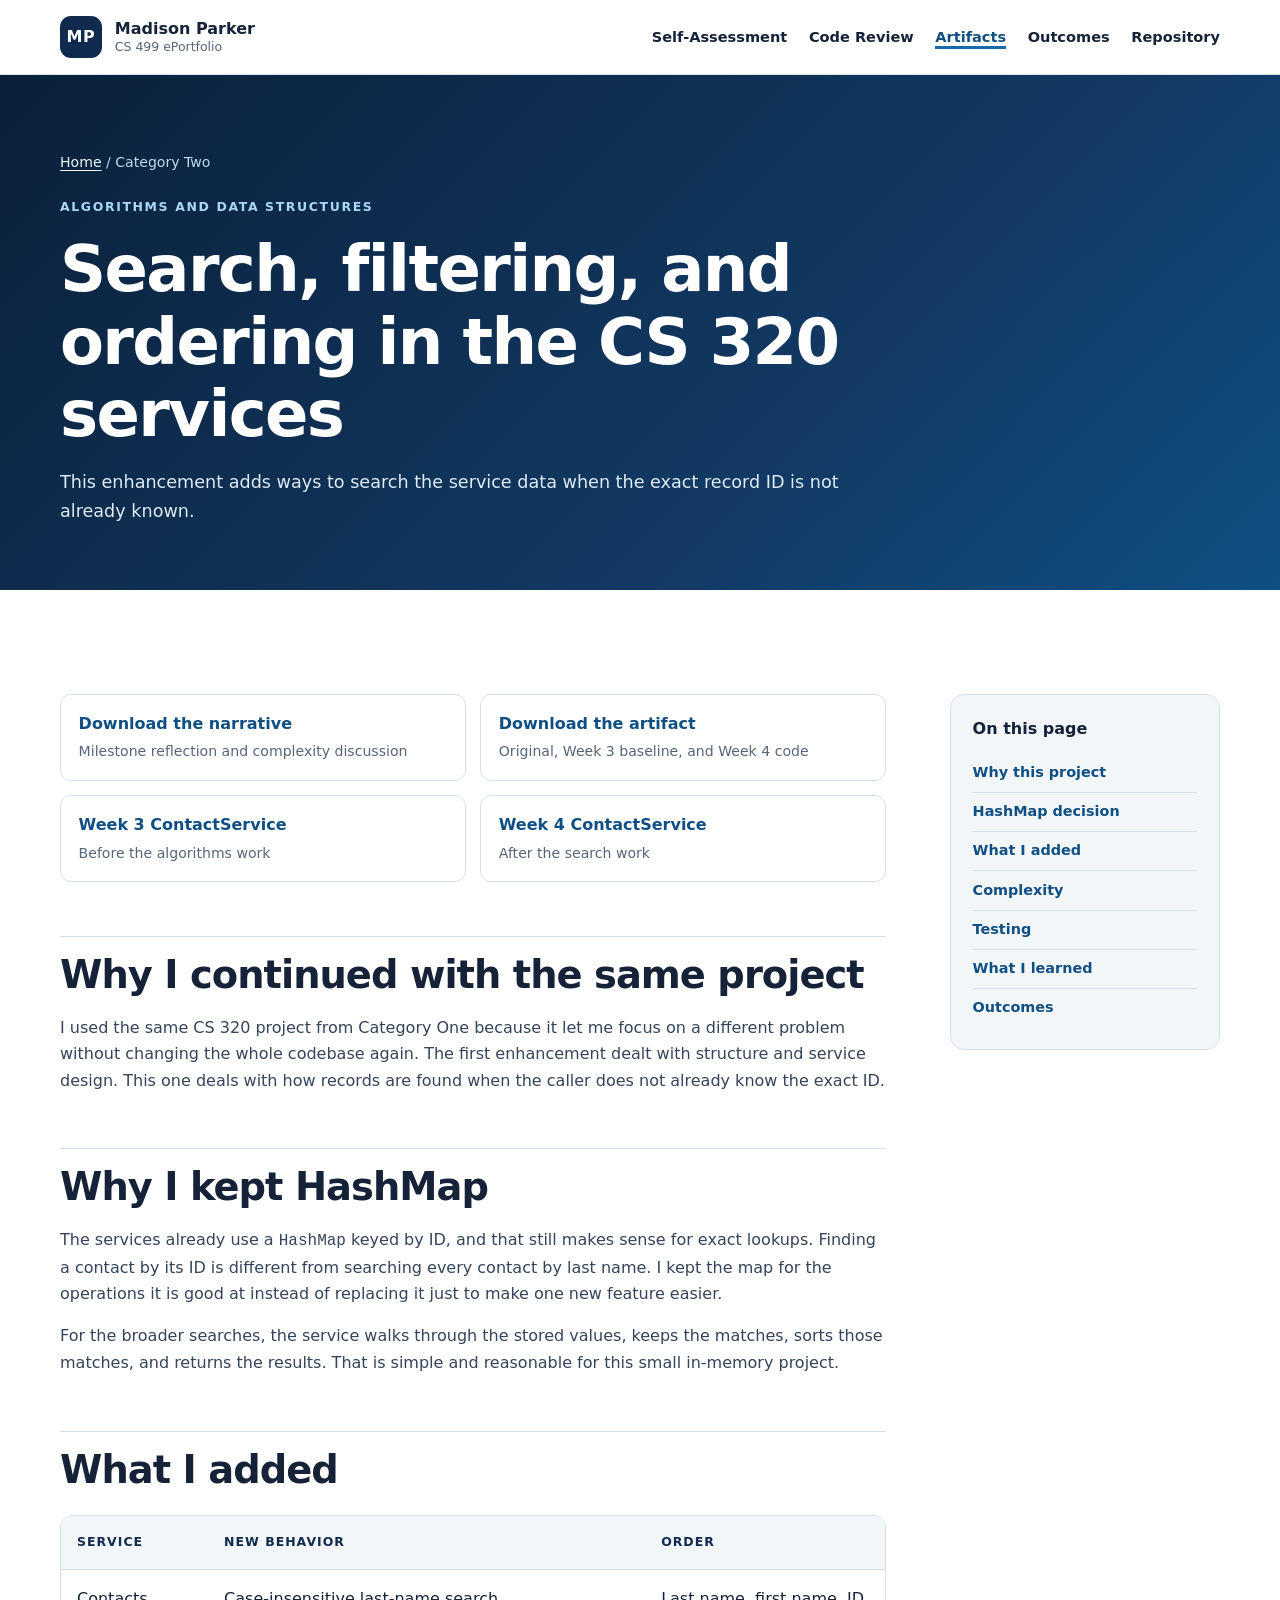
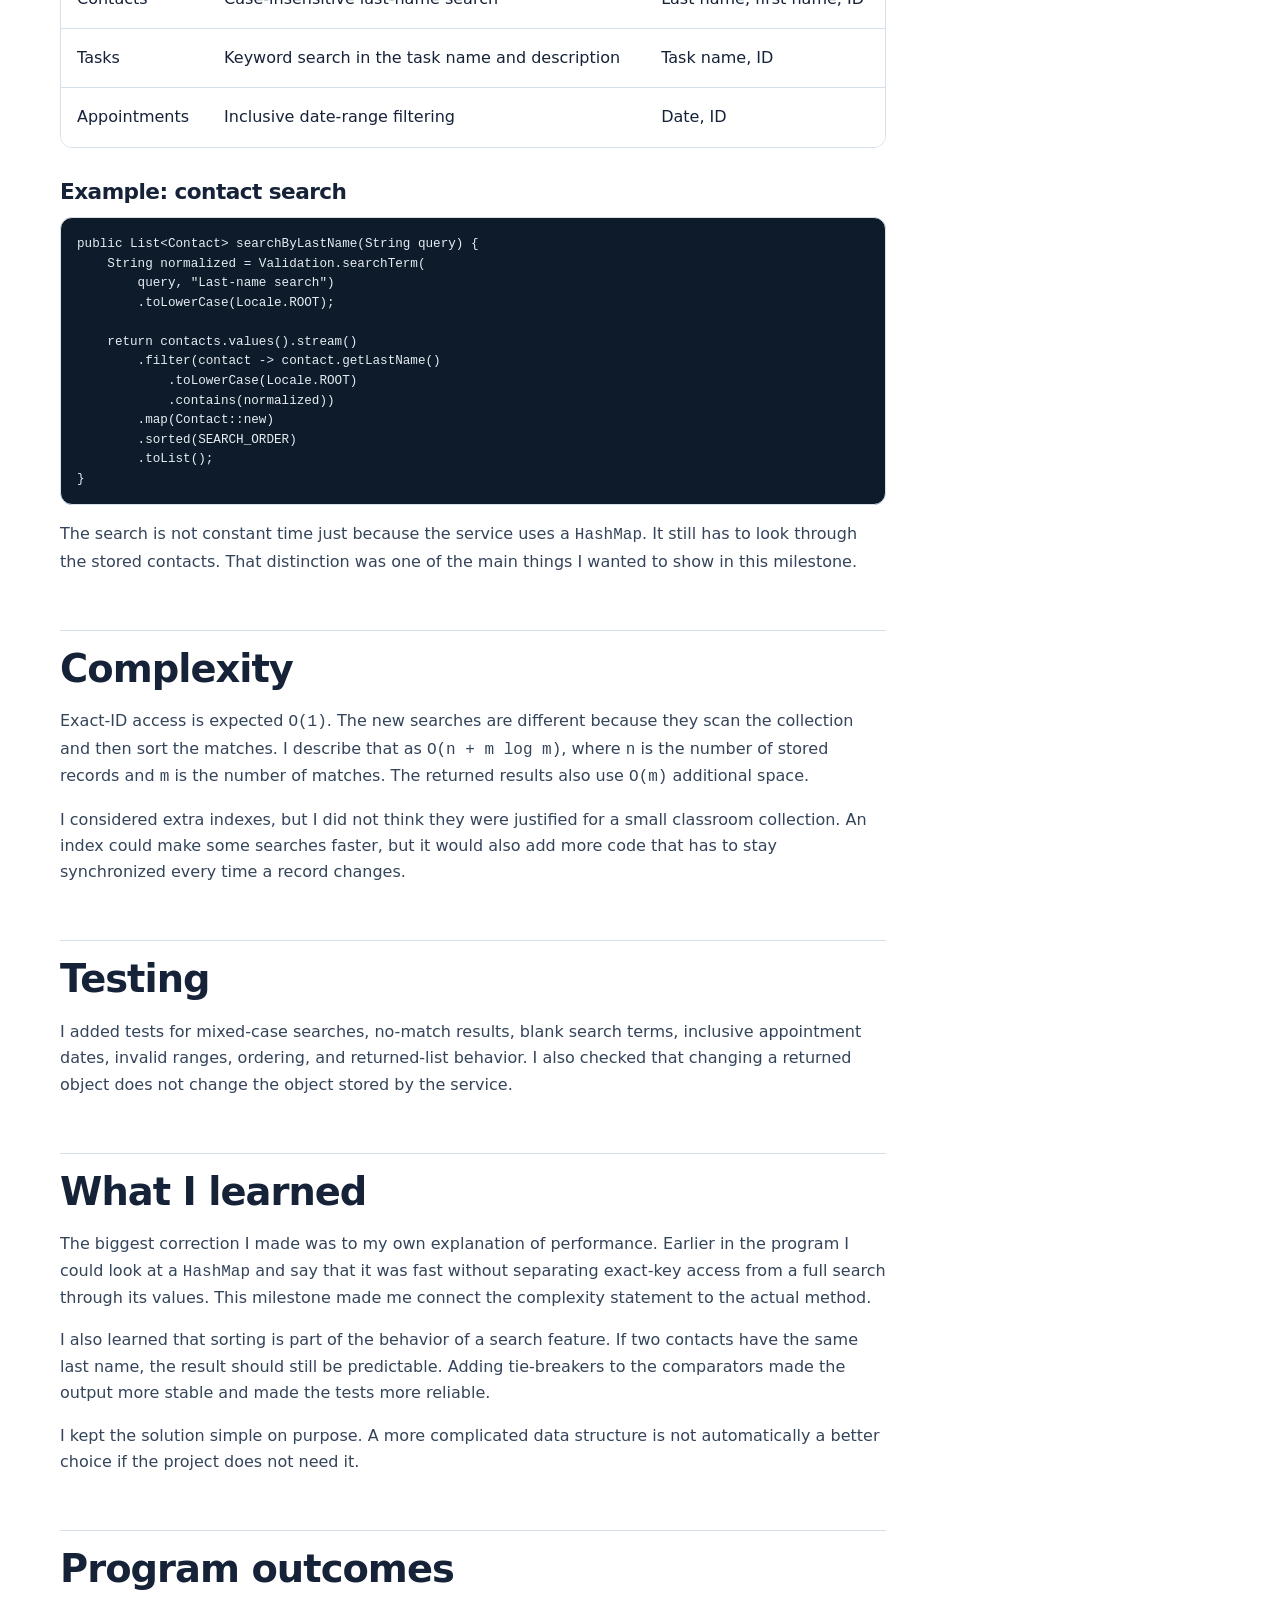
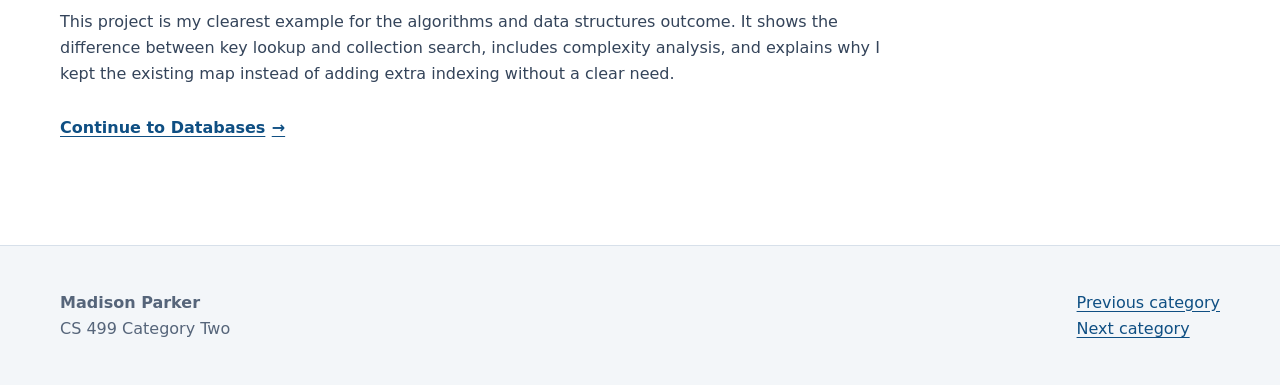
==== commit 2669bc7d: "Make algorithms page wording more direct" ====
--- a/algorithms.html
+++ b/algorithms.html
@@ -11,7 +11,7 @@
   <a class="skip-link" href="#main">Skip to main content</a>
   <header class="site-header"><div class="shell header-inner"><a class="brand" href="index.html"><span class="brand-mark" aria-hidden="true">MP</span><span><strong>Madison Parker</strong><small>CS 499 ePortfolio</small></span></a><nav aria-label="Primary navigation"><a href="self-assessment.html">Self-Assessment</a><a href="code-review.html">Code Review</a><a aria-current="page" href="index.html#artifacts">Artifacts</a><a href="outcomes.html">Outcomes</a><a href="https://github.com/Cuthluwu/CS499-ePortfolio">Repository</a></nav></div></header>
   <main id="main">
-    <section class="page-hero"><div class="shell"><p class="breadcrumbs"><a href="index.html">Home</a> / Category Two</p><p class="eyebrow">Algorithms and Data Structures</p><h1>Search, filtering, and ordering in the CS 320 services</h1><p>This enhancement adds useful ways to search the service data and explains the cost of those operations.</p></div></section>
+    <section class="page-hero"><div class="shell"><p class="breadcrumbs"><a href="index.html">Home</a> / Category Two</p><p class="eyebrow">Algorithms and Data Structures</p><h1>Search, filtering, and ordering in the CS 320 services</h1><p>This enhancement adds ways to search the service data when the exact record ID is not already known.</p></div></section>
     <section class="section"><div class="shell content-layout"><article class="content-main">
       <div class="artifact-links">
         <a class="artifact-link" href="Week-4_Algorithms-and-Data-Structures/Madison_Parker_CS499_Milestone3_Algorithms_Narrative.docx"><strong>Download the narrative</strong><span>Milestone reflection and complexity discussion</span></a>
@@ -51,7 +51,7 @@
       <p>The search is not constant time just because the service uses a <code>HashMap</code>. It still has to look through the stored contacts. That distinction was one of the main things I wanted to show in this milestone.</p>
 
       <h2 id="complexity">Complexity</h2>
-      <p>Exact-ID access is expected <code>O(1)</code>. The new searches are different because they scan the collection and then sort the matches. In the general case I describe that as <code>O(n + m log m)</code>, where <code>n</code> is the number of stored records and <code>m</code> is the number of matches. The returned results also require <code>O(m)</code> additional space.</p>
+      <p>Exact-ID access is expected <code>O(1)</code>. The new searches are different because they scan the collection and then sort the matches. I describe that as <code>O(n + m log m)</code>, where <code>n</code> is the number of stored records and <code>m</code> is the number of matches. The returned results also use <code>O(m)</code> additional space.</p>
       <p>I considered extra indexes, but I did not think they were justified for a small classroom collection. An index could make some searches faster, but it would also add more code that has to stay synchronized every time a record changes.</p>
 
       <h2 id="testing">Testing</h2>
@@ -63,7 +63,7 @@
       <p>I kept the solution simple on purpose. A more complicated data structure is not automatically a better choice if the project does not need it.</p>
 
       <h2 id="outcomes">Program outcomes</h2>
-      <p>This artifact is my main evidence for the algorithms and data structures outcome. It shows the difference between key lookup and collection search, includes written complexity analysis, and explains why I kept the existing map instead of adding extra indexing without a clear need.</p>
+      <p>This project is my clearest example for the algorithms and data structures outcome. It shows the difference between key lookup and collection search, includes complexity analysis, and explains why I kept the existing map instead of adding extra indexing without a clear need.</p>
       <a class="text-link" href="databases.html">Continue to Databases <span aria-hidden="true">→</span></a>
     </article><aside class="side-nav"><strong>On this page</strong><a href="#artifact">Why this project</a><a href="#structure">HashMap decision</a><a href="#changes">What I added</a><a href="#complexity">Complexity</a><a href="#testing">Testing</a><a href="#reflection">What I learned</a><a href="#outcomes">Outcomes</a></aside></div></section>
   </main>
